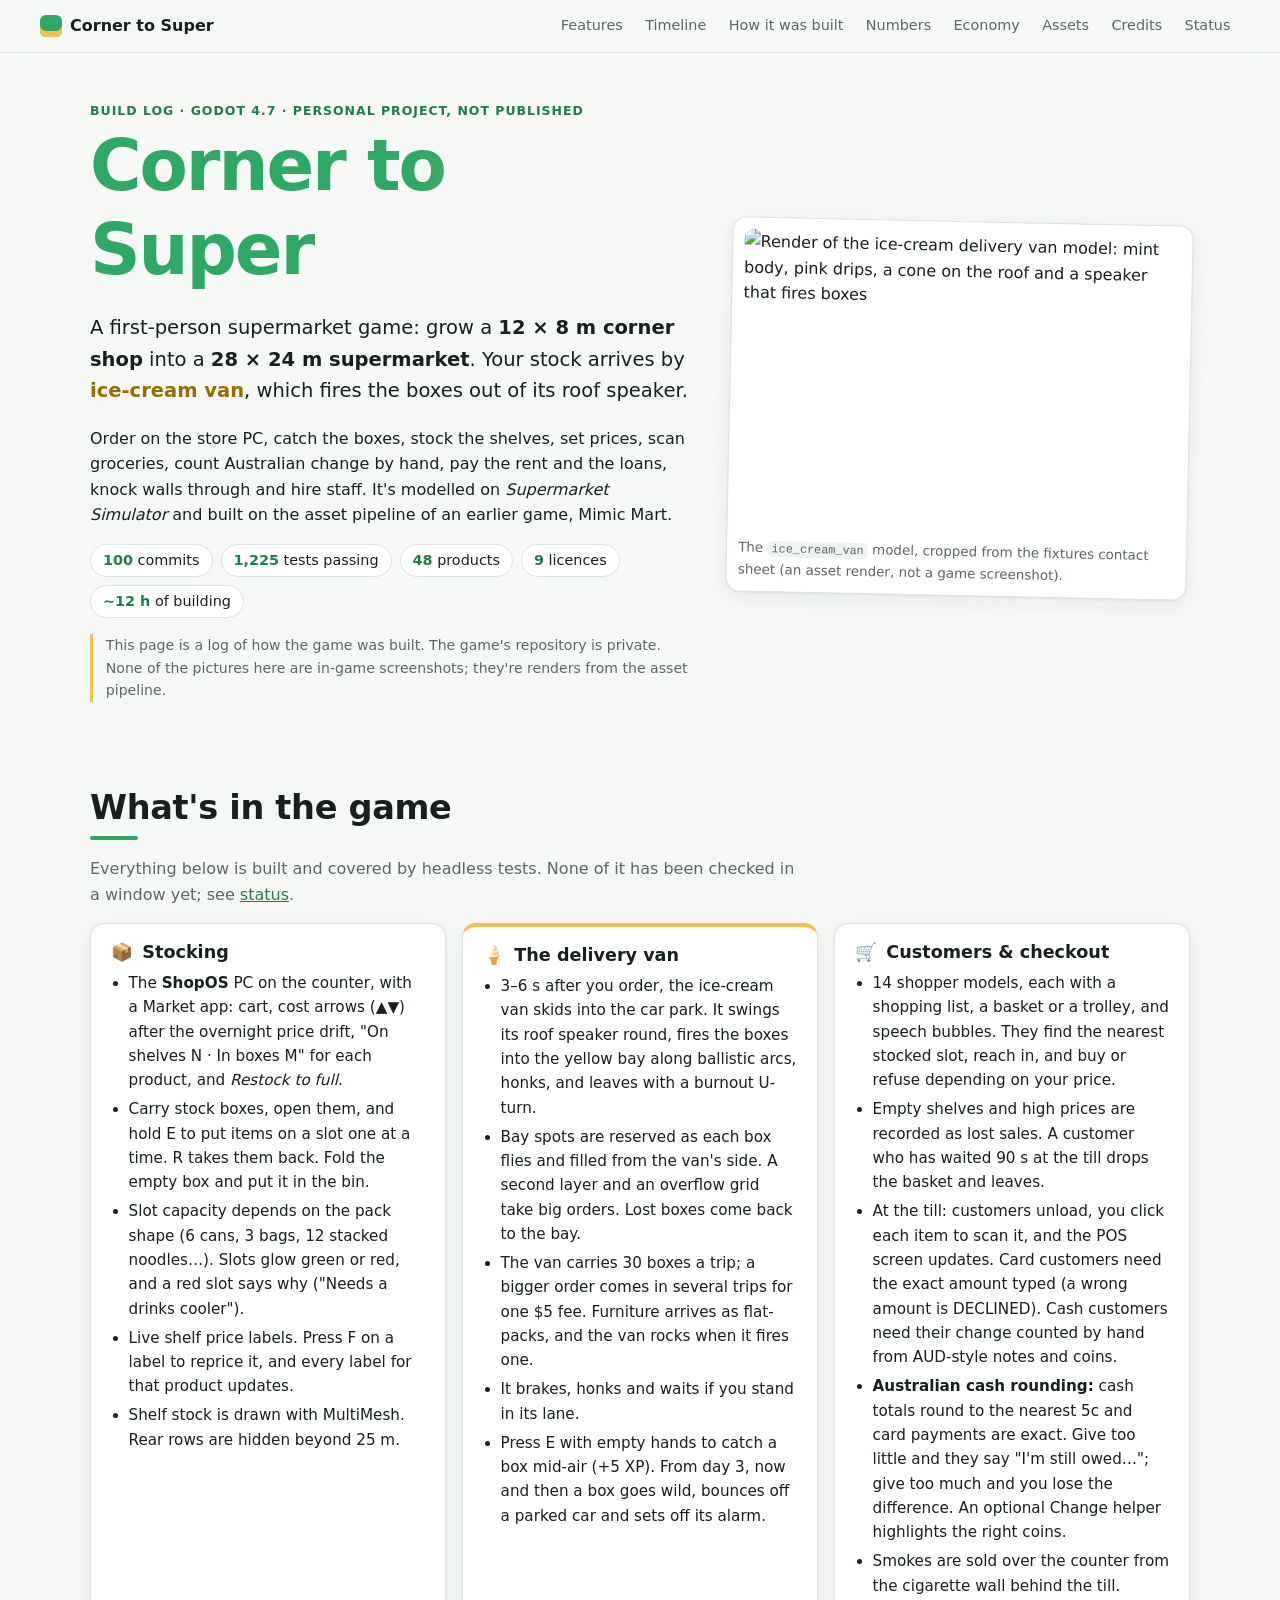
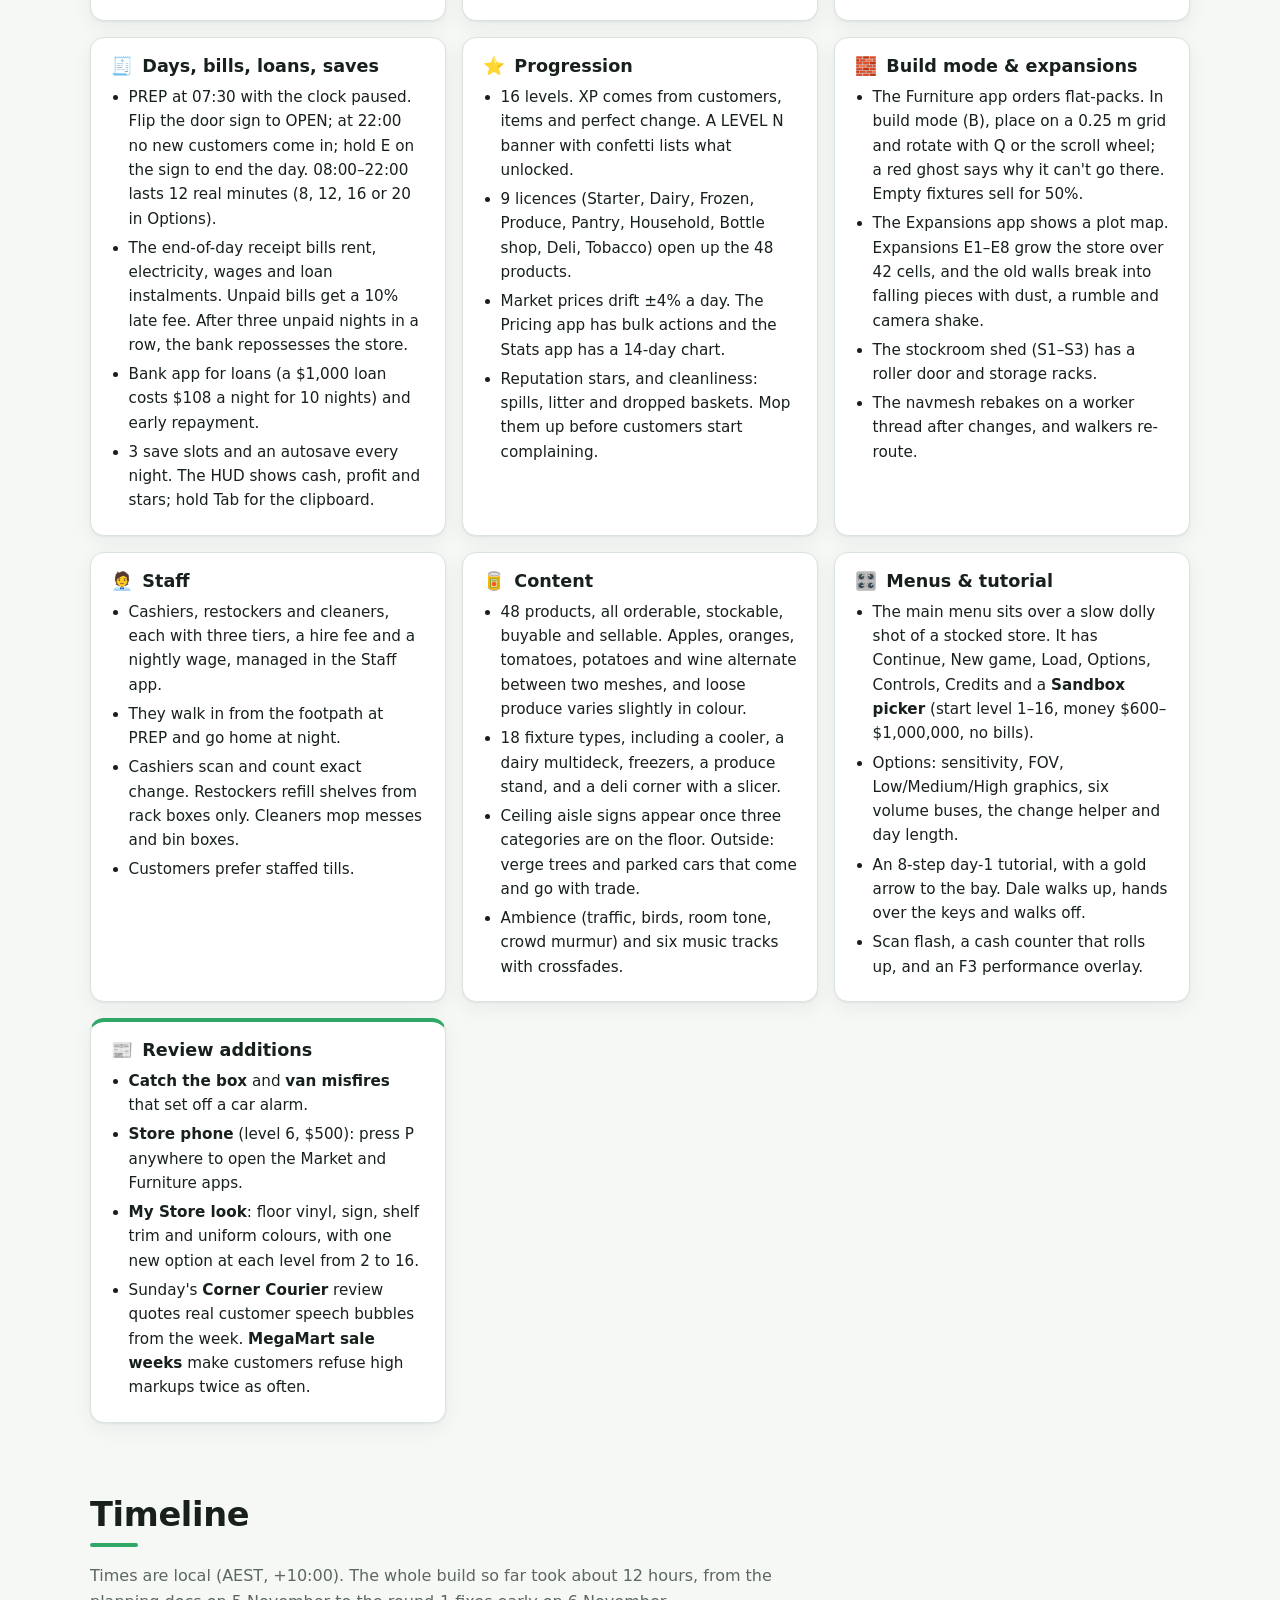
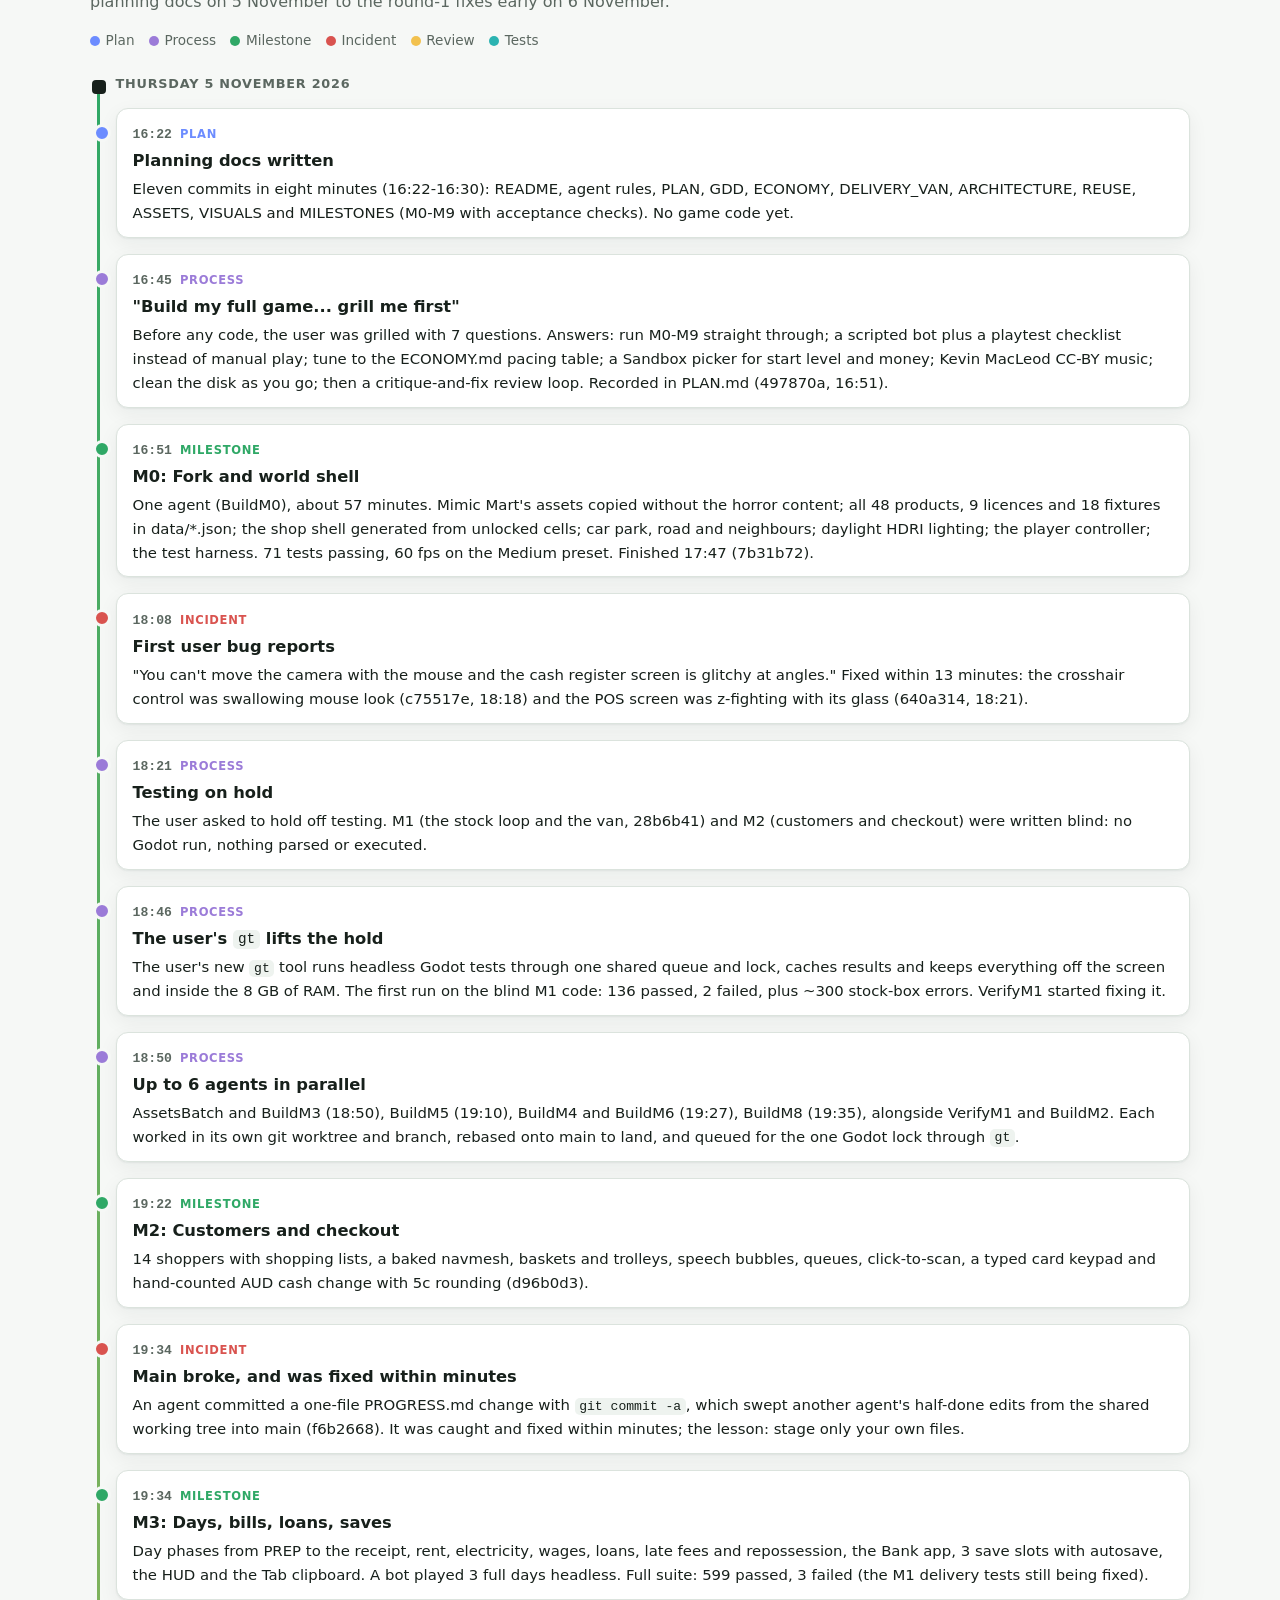
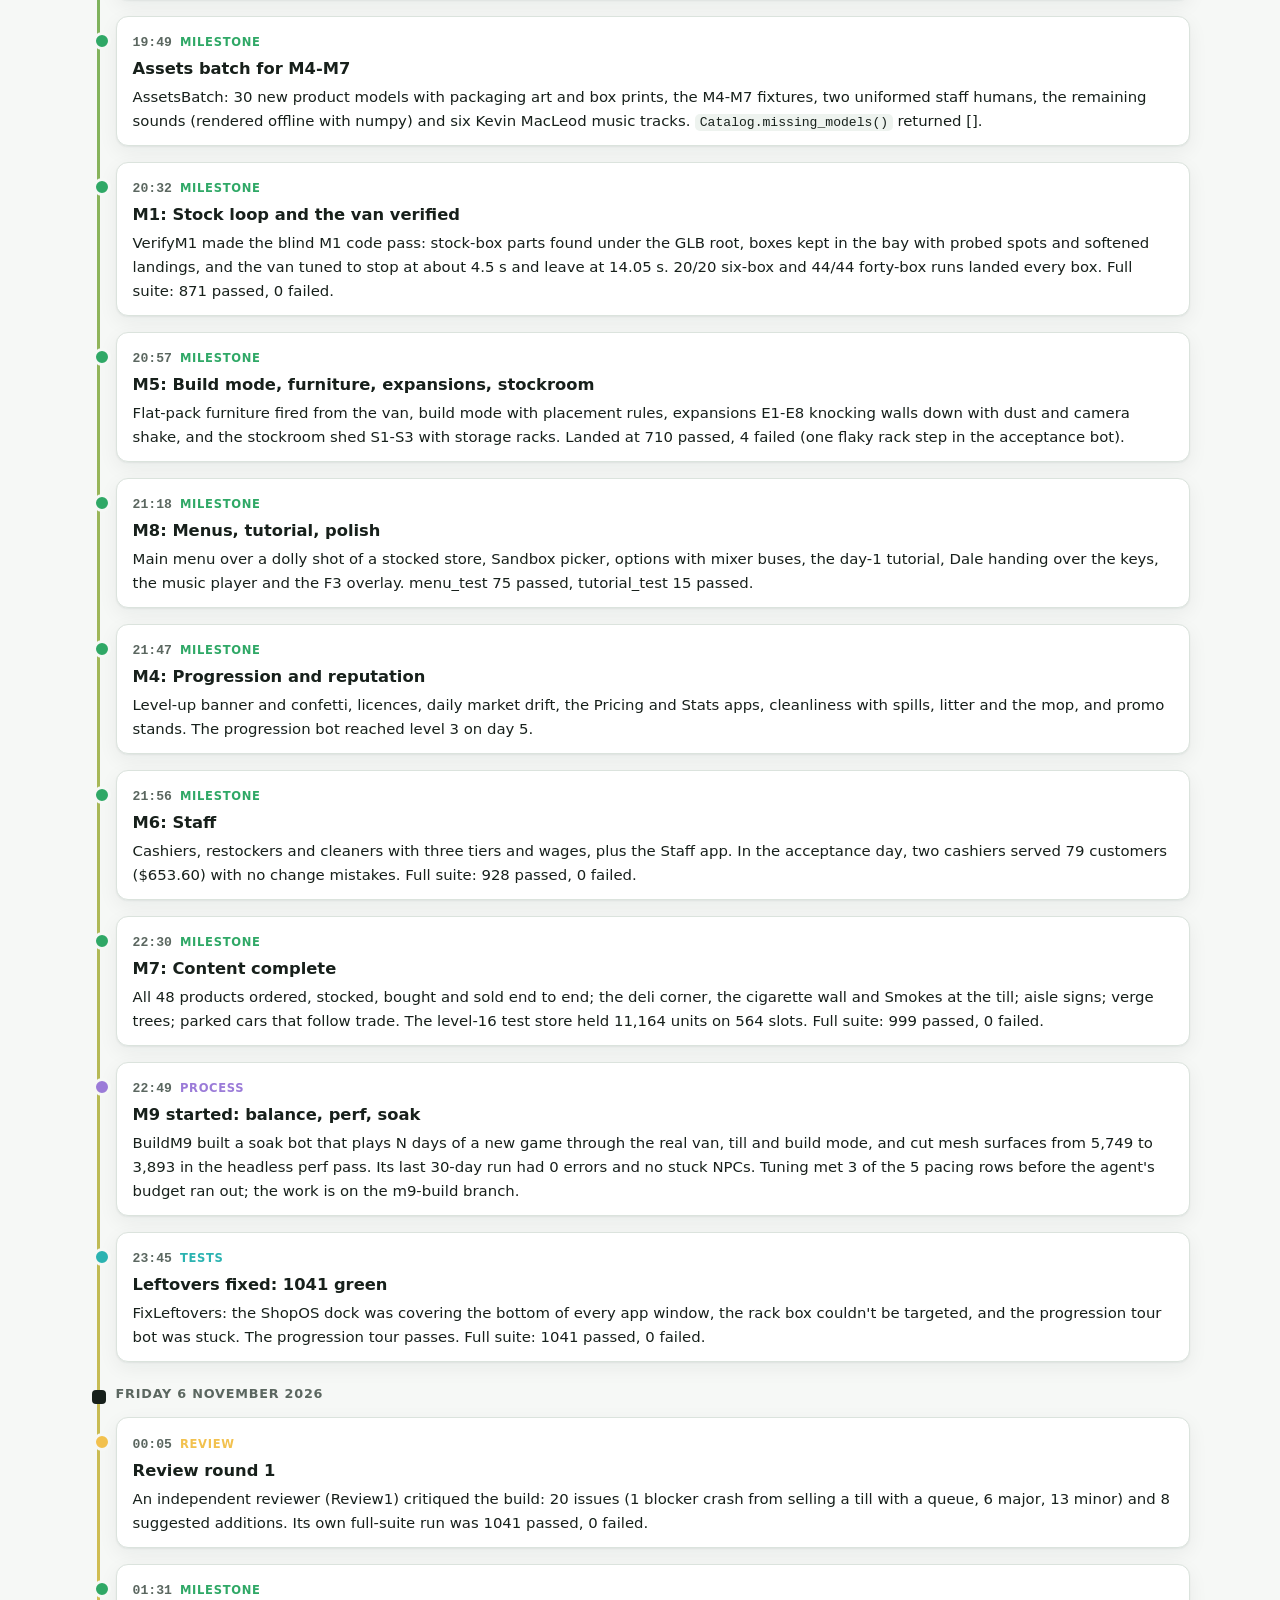
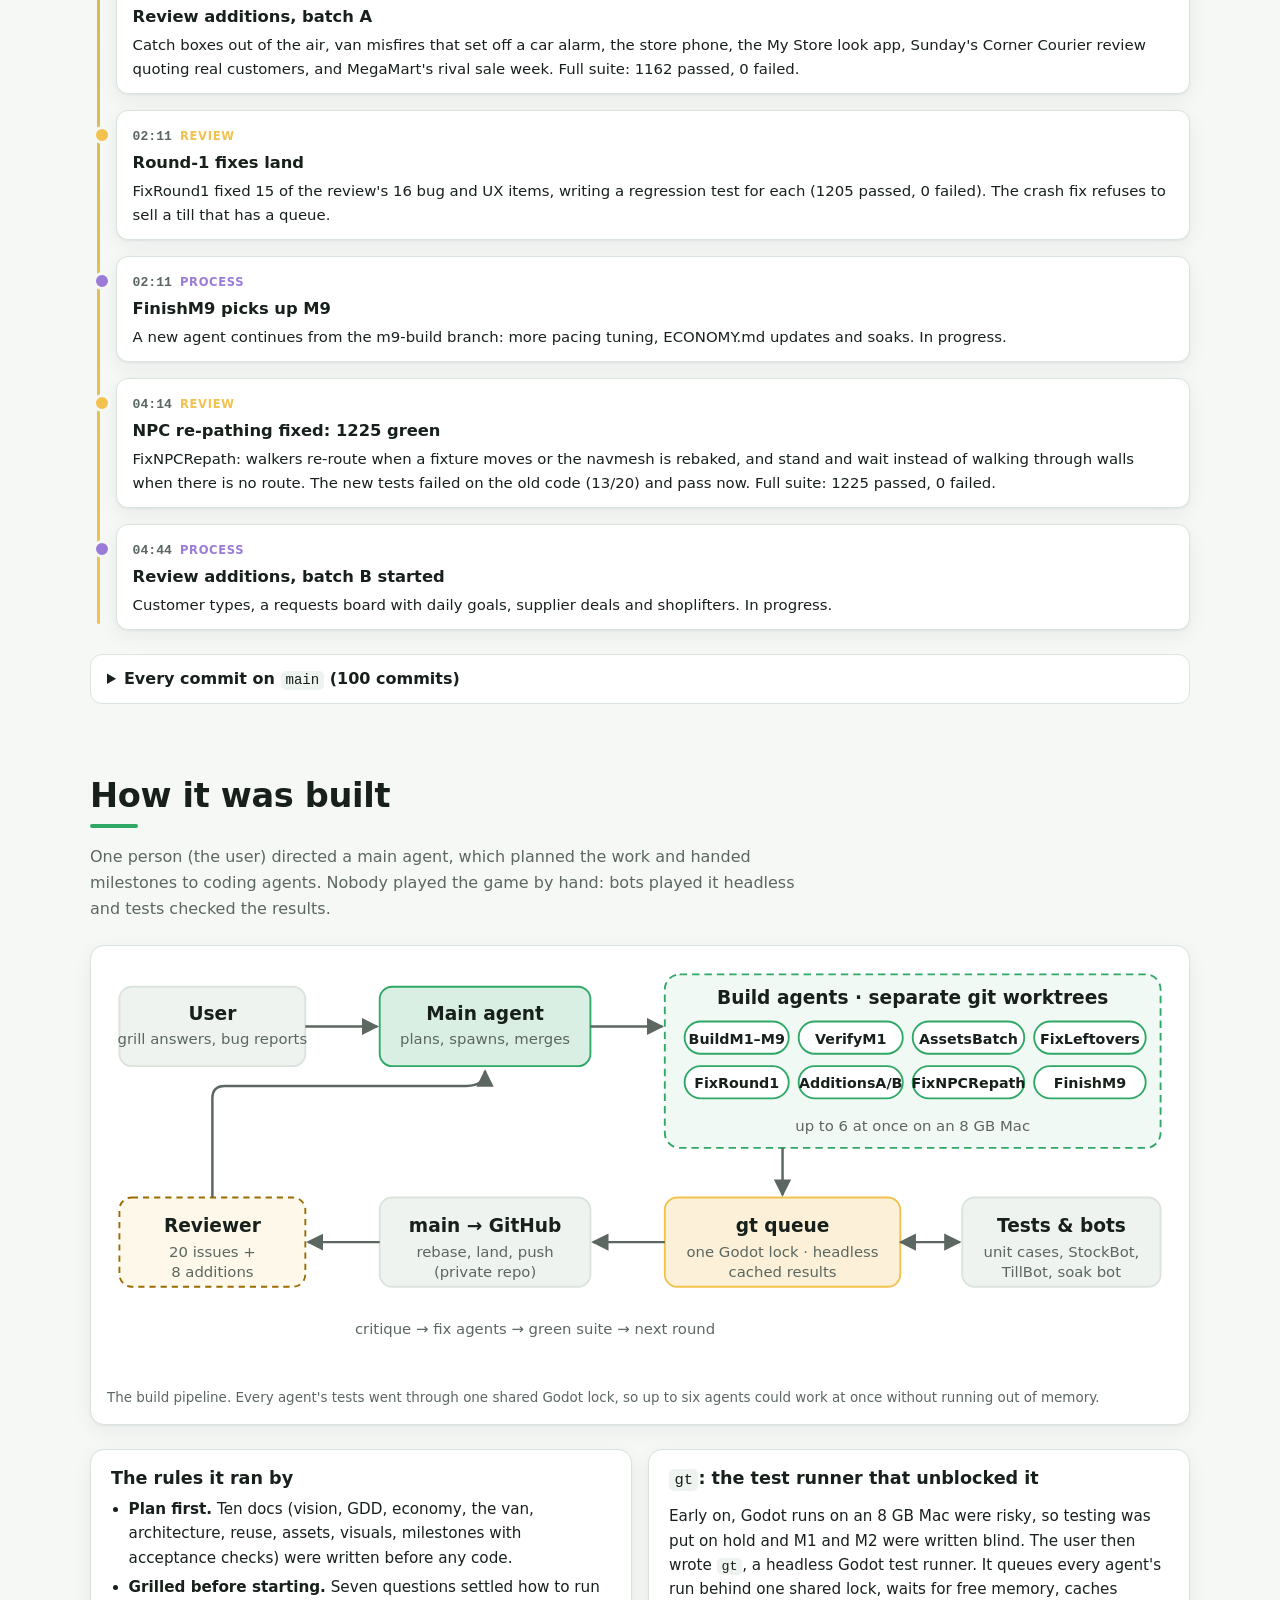
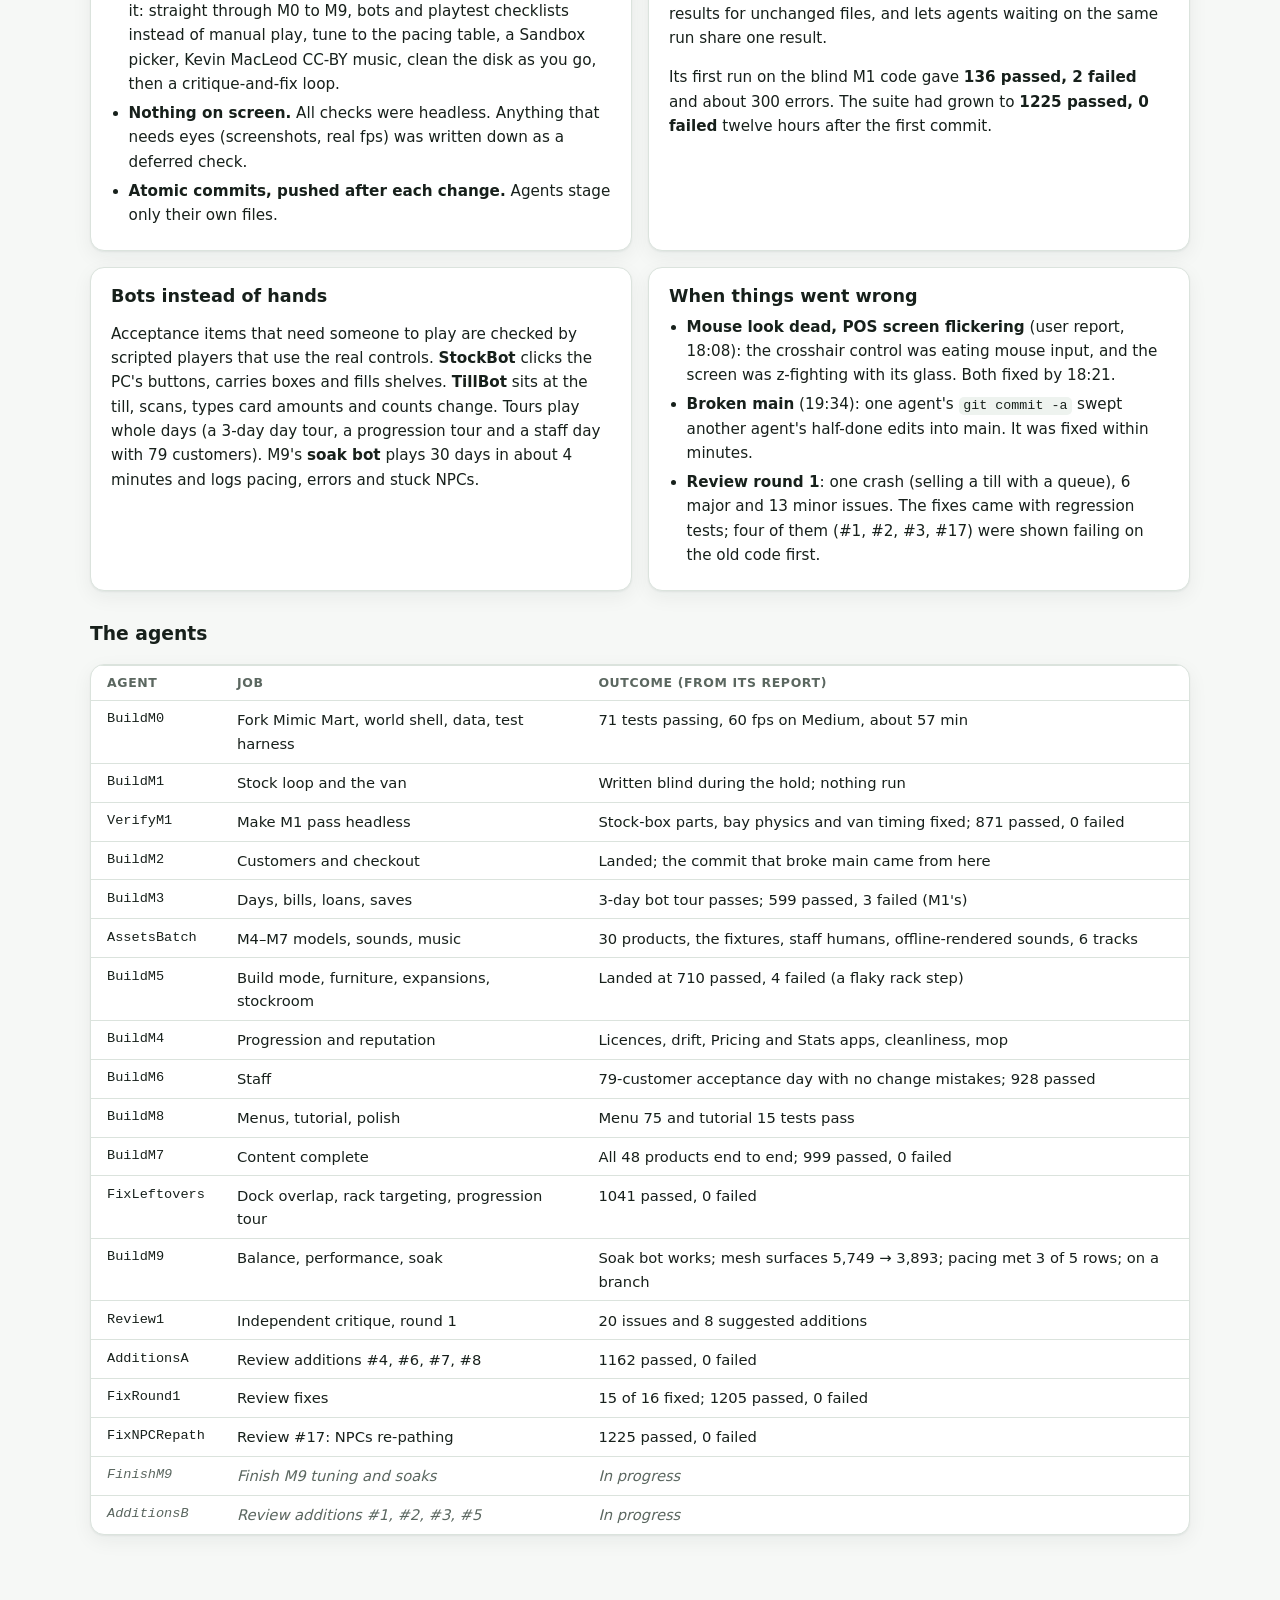
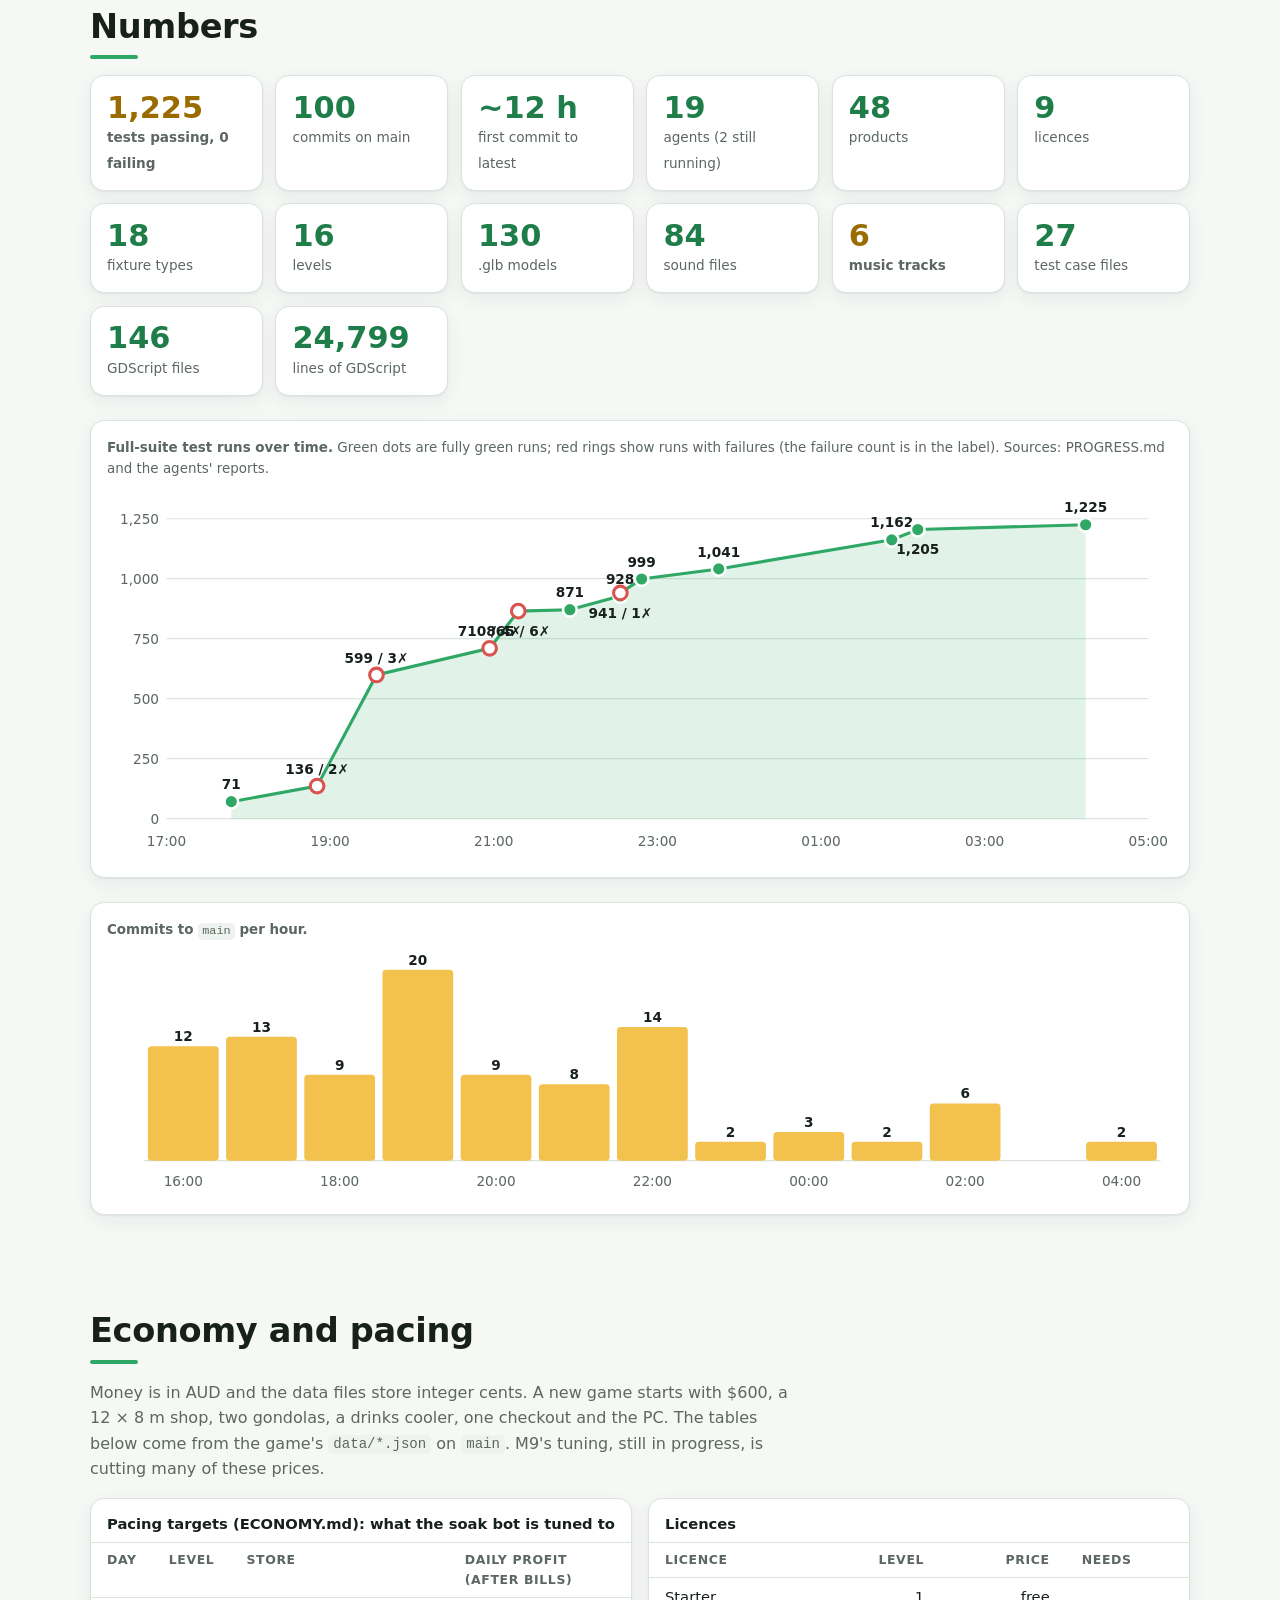
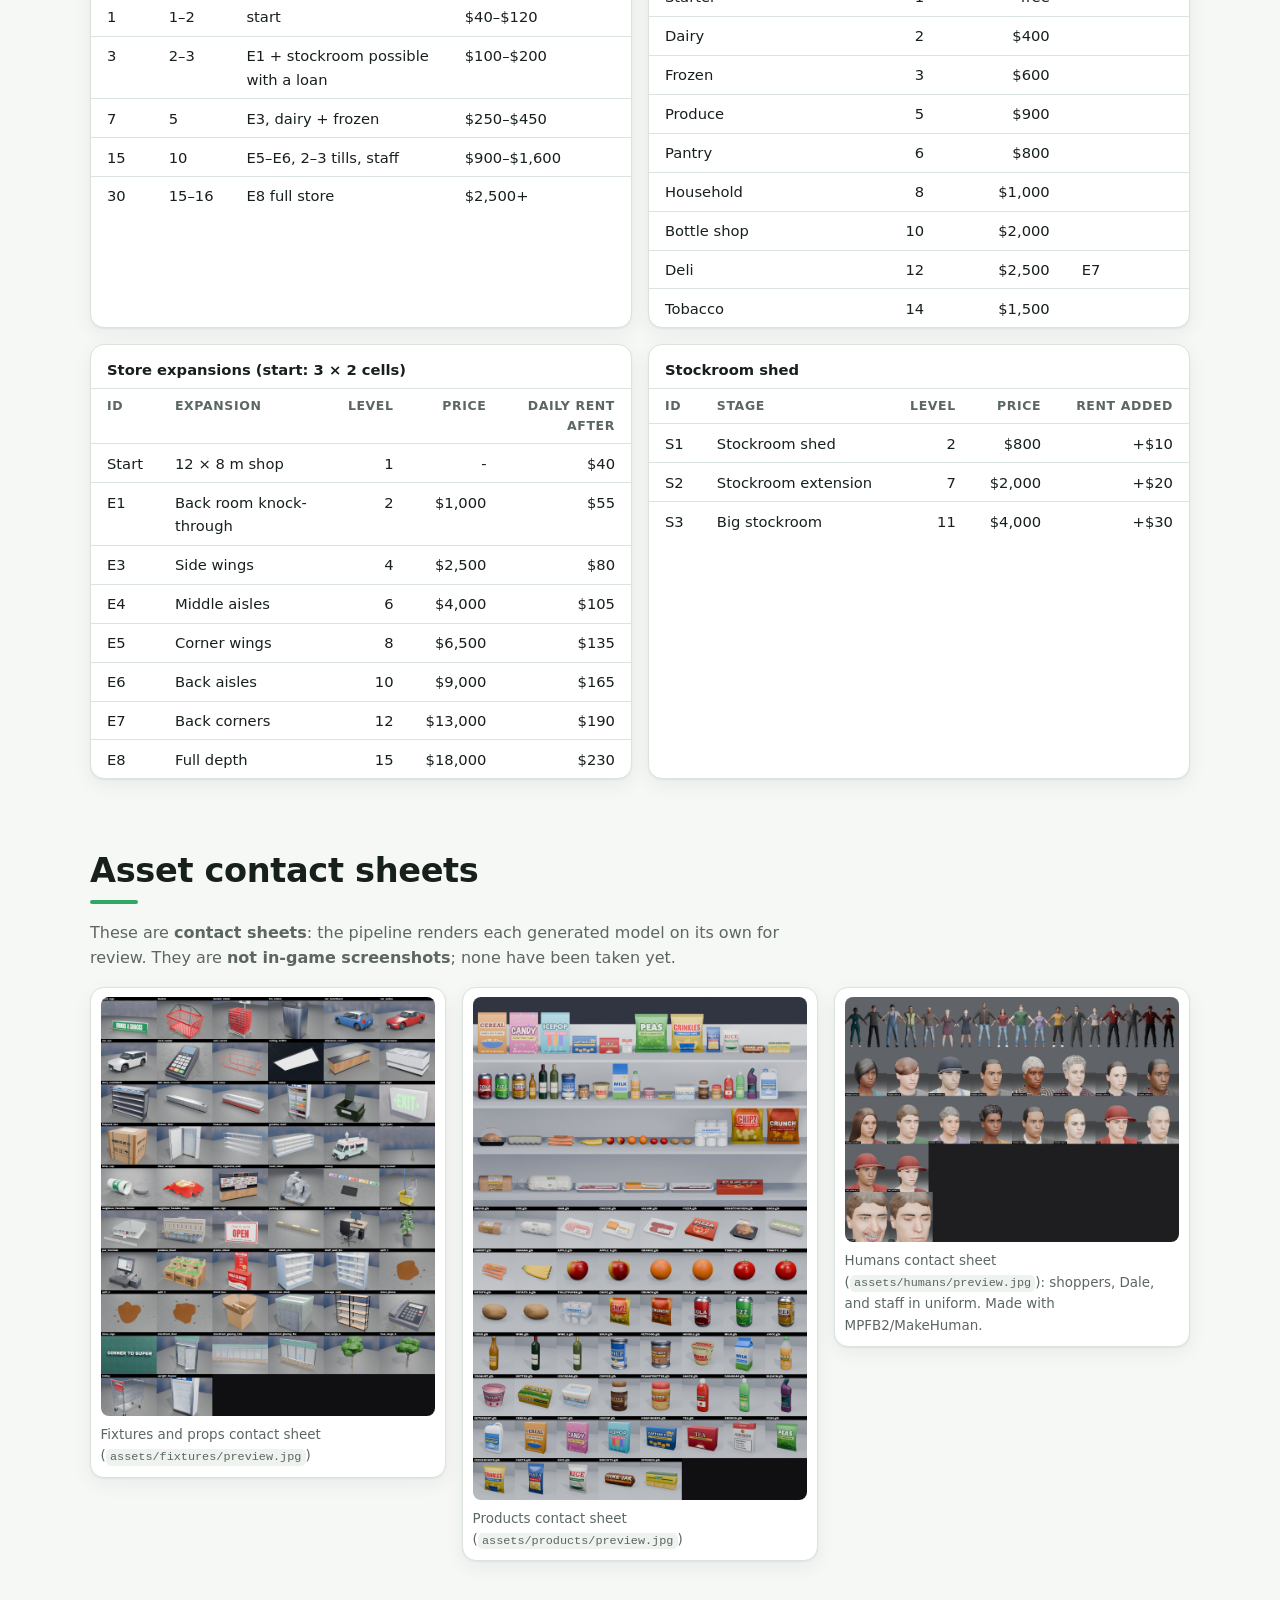
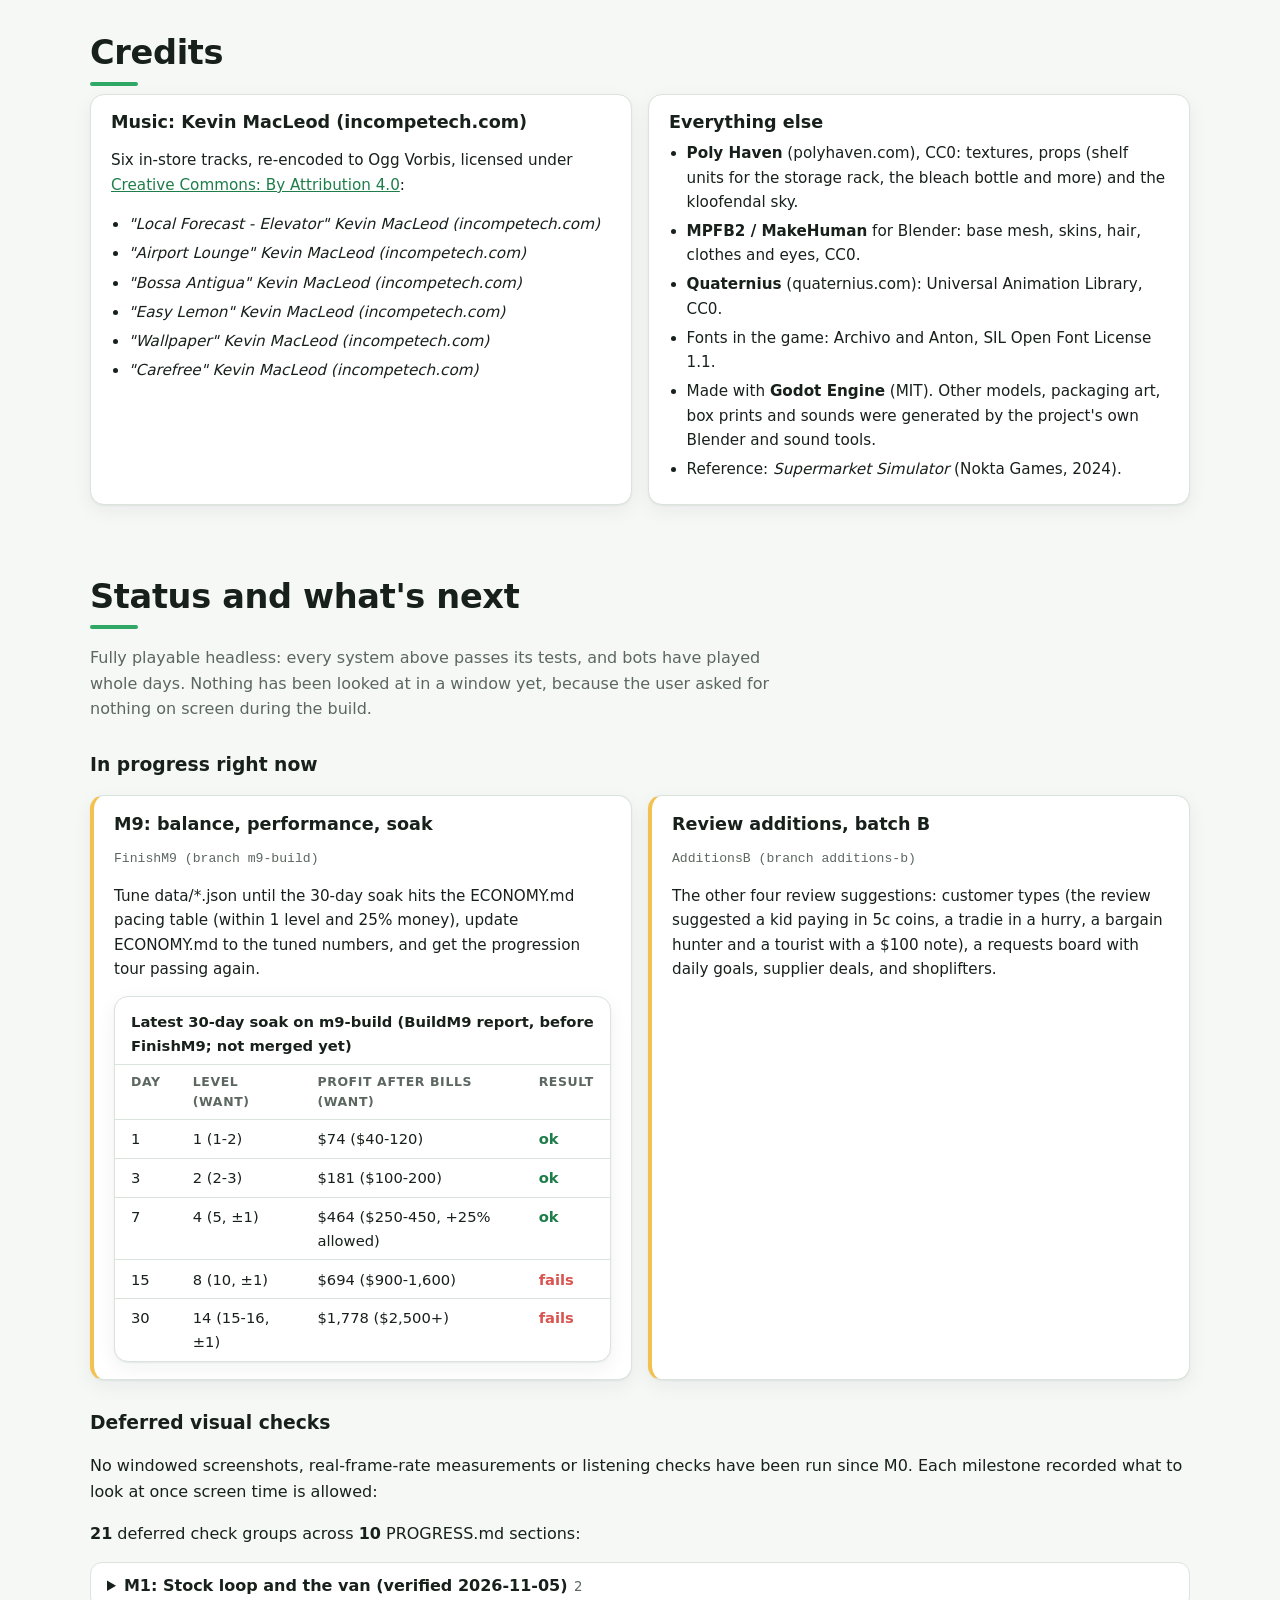
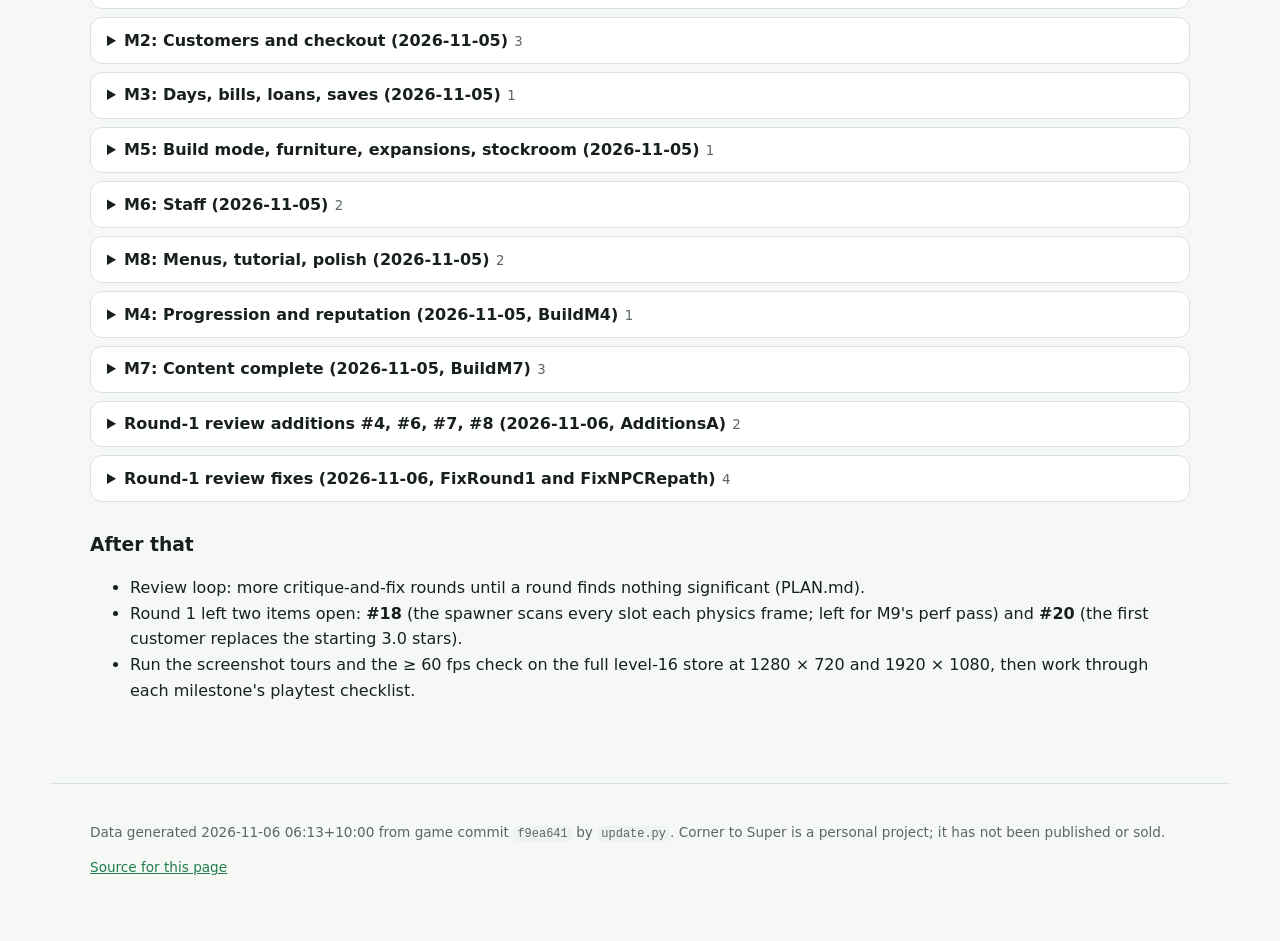
==== index.html @ 3a6c480c "Add the page: features, timeline, build process, numbers, economy, assets, credits and status" ====
<!doctype html>
<html lang="en">
<head>
<meta charset="utf-8">
<meta name="viewport" content="width=device-width, initial-scale=1">
<title>Corner to Super: build log</title>
<meta name="description" content="What has been built for Corner to Super, a first-person supermarket game in Godot 4.7: features, a dated timeline, how agents built it, numbers and status.">
<meta name="color-scheme" content="light dark">
<link rel="stylesheet" href="style.css">
<link rel="icon" href="data:image/svg+xml,%3Csvg xmlns='http://www.w3.org/2000/svg' viewBox='0 0 32 32'%3E%3Crect width='32' height='32' rx='7' fill='%232FA866'/%3E%3Cpath d='M8 12h16l-2 10H10z' fill='%23F2C14E'/%3E%3C/svg%3E">
<script src="app.js" defer></script>
</head>
<body>
<header class="topbar">
  <a class="brand" href="#top"><span class="logo" aria-hidden="true"></span>Corner to Super</a>
  <nav aria-label="Sections">
    <a href="#features">Features</a>
    <a href="#timeline">Timeline</a>
    <a href="#how">How it was built</a>
    <a href="#numbers">Numbers</a>
    <a href="#economy">Economy</a>
    <a href="#assets">Assets</a>
    <a href="#credits">Credits</a>
    <a href="#status">Status</a>
  </nav>
</header>

<main id="top">
<section class="hero">
  <div class="hero-text">
    <p class="eyebrow">Build log · Godot 4.7 · personal project, not published</p>
    <h1>Corner to Super</h1>
    <p class="pitch">A first-person supermarket game: grow a <strong>12 × 8 m corner shop</strong> into a
      <strong>28 × 24 m supermarket</strong>. Your stock arrives by <span class="gold">ice-cream van</span>,
      which fires the boxes out of its roof speaker.</p>
    <p>Order on the store PC, catch the boxes, stock the shelves, set prices, scan groceries, count
      Australian change by hand, pay the rent and the loans, knock walls through and hire staff.
      It's modelled on <em>Supermarket Simulator</em> and built on the asset pipeline of an earlier
      game, Mimic Mart.</p>
    <p class="hero-stats" id="hero-stats" aria-live="polite"></p>
    <p class="note">This page is a log of how the game was built. The game's repository is private.
      None of the pictures here are in-game screenshots; they're renders from the asset pipeline.</p>
  </div>
  <figure class="hero-fig">
    <img src="img/ice-cream-van.jpg" width="480" height="330" alt="Render of the ice-cream delivery van model: mint body, pink drips, a cone on the roof and a speaker that fires boxes">
    <figcaption>The <code>ice_cream_van</code> model, cropped from the fixtures contact sheet (an asset render, not a game screenshot).</figcaption>
  </figure>
</section>

<section id="features">
  <h2>What's in the game</h2>
  <p class="lead">Everything below is built and covered by headless tests. None of it has been checked in a window yet; see <a href="#status">status</a>.</p>
  <div class="grid features">
    <article class="card">
      <h3><span class="ico" aria-hidden="true">📦</span> Stocking</h3>
      <ul>
        <li>The <b>ShopOS</b> PC on the counter, with a Market app: cart, cost arrows (▲▼) after the overnight price drift, "On shelves N · In boxes M" for each product, and <i>Restock to full</i>.</li>
        <li>Carry stock boxes, open them, and hold E to put items on a slot one at a time. R takes them back. Fold the empty box and put it in the bin.</li>
        <li>Slot capacity depends on the pack shape (6 cans, 3 bags, 12 stacked noodles…). Slots glow green or red, and a red slot says why ("Needs a drinks cooler").</li>
        <li>Live shelf price labels. Press F on a label to reprice it, and every label for that product updates.</li>
        <li>Shelf stock is drawn with MultiMesh. Rear rows are hidden beyond 25 m.</li>
      </ul>
    </article>
    <article class="card accent-gold">
      <h3><span class="ico" aria-hidden="true">🍦</span> The delivery van</h3>
      <ul>
        <li>3–6 s after you order, the ice-cream van skids into the car park. It swings its roof speaker round, fires the boxes into the yellow bay along ballistic arcs, honks, and leaves with a burnout U-turn.</li>
        <li>Bay spots are reserved as each box flies and filled from the van's side. A second layer and an overflow grid take big orders. Lost boxes come back to the bay.</li>
        <li>The van carries 30 boxes a trip; a bigger order comes in several trips for one $5 fee. Furniture arrives as flat-packs, and the van rocks when it fires one.</li>
        <li>It brakes, honks and waits if you stand in its lane.</li>
        <li>Press E with empty hands to catch a box mid-air (+5 XP). From day 3, now and then a box goes wild, bounces off a parked car and sets off its alarm.</li>
      </ul>
    </article>
    <article class="card">
      <h3><span class="ico" aria-hidden="true">🛒</span> Customers &amp; checkout</h3>
      <ul>
        <li>14 shopper models, each with a shopping list, a basket or a trolley, and speech bubbles. They find the nearest stocked slot, reach in, and buy or refuse depending on your price.</li>
        <li>Empty shelves and high prices are recorded as lost sales. A customer who has waited 90 s at the till drops the basket and leaves.</li>
        <li>At the till: customers unload, you click each item to scan it, and the POS screen updates. Card customers need the exact amount typed (a wrong amount is DECLINED). Cash customers need their change counted by hand from AUD-style notes and coins.</li>
        <li><b>Australian cash rounding:</b> cash totals round to the nearest 5c and card payments are exact. Give too little and they say "I'm still owed…"; give too much and you lose the difference. An optional Change helper highlights the right coins.</li>
        <li>Smokes are sold over the counter from the cigarette wall behind the till.</li>
      </ul>
    </article>
    <article class="card">
      <h3><span class="ico" aria-hidden="true">🧾</span> Days, bills, loans, saves</h3>
      <ul>
        <li>PREP at 07:30 with the clock paused. Flip the door sign to OPEN; at 22:00 no new customers come in; hold E on the sign to end the day. 08:00–22:00 lasts 12 real minutes (8, 12, 16 or 20 in Options).</li>
        <li>The end-of-day receipt bills rent, electricity, wages and loan instalments. Unpaid bills get a 10% late fee. After three unpaid nights in a row, the bank repossesses the store.</li>
        <li>Bank app for loans (a $1,000 loan costs $108 a night for 10 nights) and early repayment.</li>
        <li>3 save slots and an autosave every night. The HUD shows cash, profit and stars; hold Tab for the clipboard.</li>
      </ul>
    </article>
    <article class="card">
      <h3><span class="ico" aria-hidden="true">⭐</span> Progression</h3>
      <ul>
        <li>16 levels. XP comes from customers, items and perfect change. A LEVEL N banner with confetti lists what unlocked.</li>
        <li>9 licences (Starter, Dairy, Frozen, Produce, Pantry, Household, Bottle shop, Deli, Tobacco) open up the 48 products.</li>
        <li>Market prices drift ±4% a day. The Pricing app has bulk actions and the Stats app has a 14-day chart.</li>
        <li>Reputation stars, and cleanliness: spills, litter and dropped baskets. Mop them up before customers start complaining.</li>
      </ul>
    </article>
    <article class="card">
      <h3><span class="ico" aria-hidden="true">🧱</span> Build mode &amp; expansions</h3>
      <ul>
        <li>The Furniture app orders flat-packs. In build mode (B), place on a 0.25 m grid and rotate with Q or the scroll wheel; a red ghost says why it can't go there. Empty fixtures sell for 50%.</li>
        <li>The Expansions app shows a plot map. Expansions E1–E8 grow the store over 42 cells, and the old walls break into falling pieces with dust, a rumble and camera shake.</li>
        <li>The stockroom shed (S1–S3) has a roller door and storage racks.</li>
        <li>The navmesh rebakes on a worker thread after changes, and walkers re-route.</li>
      </ul>
    </article>
    <article class="card">
      <h3><span class="ico" aria-hidden="true">🧑‍💼</span> Staff</h3>
      <ul>
        <li>Cashiers, restockers and cleaners, each with three tiers, a hire fee and a nightly wage, managed in the Staff app.</li>
        <li>They walk in from the footpath at PREP and go home at night.</li>
        <li>Cashiers scan and count exact change. Restockers refill shelves from rack boxes only. Cleaners mop messes and bin boxes.</li>
        <li>Customers prefer staffed tills.</li>
      </ul>
    </article>
    <article class="card">
      <h3><span class="ico" aria-hidden="true">🥫</span> Content</h3>
      <ul>
        <li>48 products, all orderable, stockable, buyable and sellable. Apples, oranges, tomatoes, potatoes and wine alternate between two meshes, and loose produce varies slightly in colour.</li>
        <li>18 fixture types, including a cooler, a dairy multideck, freezers, a produce stand, and a deli corner with a slicer.</li>
        <li>Ceiling aisle signs appear once three categories are on the floor. Outside: verge trees and parked cars that come and go with trade.</li>
        <li>Ambience (traffic, birds, room tone, crowd murmur) and six music tracks with crossfades.</li>
      </ul>
    </article>
    <article class="card">
      <h3><span class="ico" aria-hidden="true">🎛️</span> Menus &amp; tutorial</h3>
      <ul>
        <li>The main menu sits over a slow dolly shot of a stocked store. It has Continue, New game, Load, Options, Controls, Credits and a <b>Sandbox picker</b> (start level 1–16, money $600–$1,000,000, no bills).</li>
        <li>Options: sensitivity, FOV, Low/Medium/High graphics, six volume buses, the change helper and day length.</li>
        <li>An 8-step day-1 tutorial, with a gold arrow to the bay. Dale walks up, hands over the keys and walks off.</li>
        <li>Scan flash, a cash counter that rolls up, and an F3 performance overlay.</li>
      </ul>
    </article>
    <article class="card accent-green">
      <h3><span class="ico" aria-hidden="true">📰</span> Review additions</h3>
      <ul>
        <li><b>Catch the box</b> and <b>van misfires</b> that set off a car alarm.</li>
        <li><b>Store phone</b> (level 6, $500): press P anywhere to open the Market and Furniture apps.</li>
        <li><b>My Store look</b>: floor vinyl, sign, shelf trim and uniform colours, with one new option at each level from 2 to 16.</li>
        <li>Sunday's <b>Corner Courier</b> review quotes real customer speech bubbles from the week. <b>MegaMart sale weeks</b> make customers refuse high markups twice as often.</li>
      </ul>
    </article>
  </div>
</section>

<section id="timeline">
  <h2>Timeline</h2>
  <p class="lead">Times are local (AEST, +10:00). The whole build so far took about 12 hours, from the planning docs on 5 November to the round-1 fixes early on 6 November.</p>
  <div class="legend" id="tl-legend"></div>
  <ol class="timeline" id="tl"><li class="loading">Loading the timeline from <code>data.json</code>…</li></ol>
  <noscript><p>The timeline, numbers and economy tables are drawn from <code>data.json</code> by a small script. Turn on JavaScript to see them.</p></noscript>
  <details class="commits">
    <summary>Every commit on <code>main</code> (<span id="commit-count">…</span>)</summary>
    <ol id="commit-list"></ol>
  </details>
</section>

<section id="how">
  <h2>How it was built</h2>
  <p class="lead">One person (the user) directed a main agent, which planned the work and handed milestones to coding agents. Nobody played the game by hand: bots played it headless and tests checked the results.</p>
  <figure class="diagram">
    <svg viewBox="0 0 860 330" role="img" aria-labelledby="dg-t dg-d">
      <title id="dg-t">Build pipeline</title>
      <desc id="dg-d">The user answers the grill questions and reports bugs; the main agent plans and spawns build agents, each in its own git worktree; every agent queues its headless Godot tests through gt's single lock; finished work is rebased onto main and pushed to the private GitHub repo; a reviewer critiques main and fix agents act on the findings.</desc>
      <defs>
        <marker id="ar" viewBox="0 0 10 10" refX="9" refY="5" markerWidth="7" markerHeight="7" orient="auto-start-reverse"><path d="M0 0L10 5L0 10z" class="dg-arrowhead"/></marker>
      </defs>
      <g class="dg-box"><rect x="10" y="20" width="150" height="64" rx="10"/><text x="85" y="47">User</text><text x="85" y="66" class="dg-sub">grill answers, bug reports</text></g>
      <g class="dg-box dg-main"><rect x="220" y="20" width="170" height="64" rx="10"/><text x="305" y="47">Main agent</text><text x="305" y="66" class="dg-sub">plans, spawns, merges</text></g>
      <g class="dg-box dg-agents"><rect x="450" y="10" width="400" height="140" rx="12"/><text x="650" y="34">Build agents · separate git worktrees</text>
        <g class="dg-chip"><rect x="466" y="48" width="84" height="26" rx="13"/><text x="508" y="66">BuildM1–M9</text></g>
        <g class="dg-chip"><rect x="558" y="48" width="84" height="26" rx="13"/><text x="600" y="66">VerifyM1</text></g>
        <g class="dg-chip"><rect x="650" y="48" width="90" height="26" rx="13"/><text x="695" y="66">AssetsBatch</text></g>
        <g class="dg-chip"><rect x="748" y="48" width="90" height="26" rx="13"/><text x="793" y="66">FixLeftovers</text></g>
        <g class="dg-chip"><rect x="466" y="84" width="84" height="26" rx="13"/><text x="508" y="102">FixRound1</text></g>
        <g class="dg-chip"><rect x="558" y="84" width="84" height="26" rx="13"/><text x="600" y="102">AdditionsA/B</text></g>
        <g class="dg-chip"><rect x="650" y="84" width="90" height="26" rx="13"/><text x="695" y="102">FixNPCRepath</text></g>
        <g class="dg-chip"><rect x="748" y="84" width="90" height="26" rx="13"/><text x="793" y="102">FinishM9</text></g>
        <text x="650" y="136" class="dg-sub">up to 6 at once on an 8 GB Mac</text></g>
      <g class="dg-box dg-gt"><rect x="450" y="190" width="190" height="72" rx="10"/><text x="545" y="218">gt queue</text><text x="545" y="238" class="dg-sub">one Godot lock · headless</text><text x="545" y="254" class="dg-sub">cached results</text></g>
      <g class="dg-box"><rect x="690" y="190" width="160" height="72" rx="10"/><text x="770" y="218">Tests &amp; bots</text><text x="770" y="238" class="dg-sub">unit cases, StockBot,</text><text x="770" y="254" class="dg-sub">TillBot, soak bot</text></g>
      <g class="dg-box"><rect x="220" y="190" width="170" height="72" rx="10"/><text x="305" y="218">main → GitHub</text><text x="305" y="238" class="dg-sub">rebase, land, push</text><text x="305" y="254" class="dg-sub">(private repo)</text></g>
      <g class="dg-box dg-review"><rect x="10" y="190" width="150" height="72" rx="10"/><text x="85" y="218">Reviewer</text><text x="85" y="238" class="dg-sub">20 issues +</text><text x="85" y="254" class="dg-sub">8 additions</text></g>
      <g class="dg-lines">
        <path d="M160 52H218" marker-end="url(#ar)"/>
        <path d="M390 52H448" marker-end="url(#ar)"/>
        <path d="M545 150V188" marker-end="url(#ar)"/>
        <path d="M640 226H688" marker-end="url(#ar)" marker-start="url(#ar)"/>
        <path d="M450 226H392" marker-end="url(#ar)"/>
        <path d="M220 226H162" marker-end="url(#ar)"/>
        <path d="M85 190V110Q85 100 95 100H290Q305 100 305 88" marker-end="url(#ar)"/>
      </g>
      <text x="200" y="300" class="dg-sub dg-left">critique → fix agents → green suite → next round</text>
    </svg>
    <figcaption>The build pipeline. Every agent's tests went through one shared Godot lock, so up to six agents could work at once without running out of memory.</figcaption>
  </figure>
  <div class="grid two">
    <article class="card">
      <h3>The rules it ran by</h3>
      <ul>
        <li><b>Plan first.</b> Ten docs (vision, GDD, economy, the van, architecture, reuse, assets, visuals, milestones with acceptance checks) were written before any code.</li>
        <li><b>Grilled before starting.</b> Seven questions settled how to run it: straight through M0 to M9, bots and playtest checklists instead of manual play, tune to the pacing table, a Sandbox picker, Kevin MacLeod CC-BY music, clean the disk as you go, then a critique-and-fix loop.</li>
        <li><b>Nothing on screen.</b> All checks were headless. Anything that needs eyes (screenshots, real fps) was written down as a deferred check.</li>
        <li><b>Atomic commits, pushed after each change.</b> Agents stage only their own files.</li>
      </ul>
    </article>
    <article class="card">
      <h3><code>gt</code>: the test runner that unblocked it</h3>
      <p>Early on, Godot runs on an 8 GB Mac were risky, so testing was put on hold and M1 and M2 were written blind. The user then wrote <code>gt</code>, a headless Godot test runner. It queues every agent's run behind one shared lock, waits for free memory, caches results for unchanged files, and lets agents waiting on the same run share one result.</p>
      <p>Its first run on the blind M1 code gave <b>136 passed, 2 failed</b> and about 300 errors. The suite had grown to <b>1225 passed, 0 failed</b> twelve hours after the first commit.</p>
    </article>
    <article class="card">
      <h3>Bots instead of hands</h3>
      <p>Acceptance items that need someone to play are checked by scripted players that use the real controls. <b>StockBot</b> clicks the PC's buttons, carries boxes and fills shelves. <b>TillBot</b> sits at the till, scans, types card amounts and counts change. Tours play whole days (a 3-day day tour, a progression tour and a staff day with 79 customers). M9's <b>soak bot</b> plays 30 days in about 4 minutes and logs pacing, errors and stuck NPCs.</p>
    </article>
    <article class="card">
      <h3>When things went wrong</h3>
      <ul>
        <li><b>Mouse look dead, POS screen flickering</b> (user report, 18:08): the crosshair control was eating mouse input, and the screen was z-fighting with its glass. Both fixed by 18:21.</li>
        <li><b>Broken main</b> (19:34): one agent's <code>git commit -a</code> swept another agent's half-done edits into main. It was fixed within minutes.</li>
        <li><b>Review round 1</b>: one crash (selling a till with a queue), 6 major and 13 minor issues. The fixes came with regression tests; four of them (#1, #2, #3, #17) were shown failing on the old code first.</li>
      </ul>
    </article>
  </div>
  <h3>The agents</h3>
  <div class="table-wrap">
  <table class="agents">
    <thead><tr><th>Agent</th><th>Job</th><th>Outcome (from its report)</th></tr></thead>
    <tbody>
      <tr><td>BuildM0</td><td>Fork Mimic Mart, world shell, data, test harness</td><td>71 tests passing, 60 fps on Medium, about 57 min</td></tr>
      <tr><td>BuildM1</td><td>Stock loop and the van</td><td>Written blind during the hold; nothing run</td></tr>
      <tr><td>VerifyM1</td><td>Make M1 pass headless</td><td>Stock-box parts, bay physics and van timing fixed; 871 passed, 0 failed</td></tr>
      <tr><td>BuildM2</td><td>Customers and checkout</td><td>Landed; the commit that broke main came from here</td></tr>
      <tr><td>BuildM3</td><td>Days, bills, loans, saves</td><td>3-day bot tour passes; 599 passed, 3 failed (M1's)</td></tr>
      <tr><td>AssetsBatch</td><td>M4–M7 models, sounds, music</td><td>30 products, the fixtures, staff humans, offline-rendered sounds, 6 tracks</td></tr>
      <tr><td>BuildM5</td><td>Build mode, furniture, expansions, stockroom</td><td>Landed at 710 passed, 4 failed (a flaky rack step)</td></tr>
      <tr><td>BuildM4</td><td>Progression and reputation</td><td>Licences, drift, Pricing and Stats apps, cleanliness, mop</td></tr>
      <tr><td>BuildM6</td><td>Staff</td><td>79-customer acceptance day with no change mistakes; 928 passed</td></tr>
      <tr><td>BuildM8</td><td>Menus, tutorial, polish</td><td>Menu 75 and tutorial 15 tests pass</td></tr>
      <tr><td>BuildM7</td><td>Content complete</td><td>All 48 products end to end; 999 passed, 0 failed</td></tr>
      <tr><td>FixLeftovers</td><td>Dock overlap, rack targeting, progression tour</td><td>1041 passed, 0 failed</td></tr>
      <tr><td>BuildM9</td><td>Balance, performance, soak</td><td>Soak bot works; mesh surfaces 5,749 → 3,893; pacing met 3 of 5 rows; on a branch</td></tr>
      <tr><td>Review1</td><td>Independent critique, round 1</td><td>20 issues and 8 suggested additions</td></tr>
      <tr><td>AdditionsA</td><td>Review additions #4, #6, #7, #8</td><td>1162 passed, 0 failed</td></tr>
      <tr><td>FixRound1</td><td>Review fixes</td><td>15 of 16 fixed; 1205 passed, 0 failed</td></tr>
      <tr><td>FixNPCRepath</td><td>Review #17: NPCs re-pathing</td><td>1225 passed, 0 failed</td></tr>
      <tr class="wip"><td>FinishM9</td><td>Finish M9 tuning and soaks</td><td>In progress</td></tr>
      <tr class="wip"><td>AdditionsB</td><td>Review additions #1, #2, #3, #5</td><td>In progress</td></tr>
    </tbody>
  </table>
  </div>
</section>

<section id="numbers">
  <h2>Numbers</h2>
  <div class="stats" id="stats"></div>
  <figure class="chart-fig">
    <figcaption><b>Full-suite test runs over time.</b> Green dots are fully green runs; red rings show runs with failures (the failure count is in the label). Sources: PROGRESS.md and the agents' reports.</figcaption>
    <div id="test-chart" class="chart"></div>
  </figure>
  <figure class="chart-fig">
    <figcaption><b>Commits to <code>main</code> per hour.</b></figcaption>
    <div id="commit-chart" class="chart"></div>
  </figure>
</section>

<section id="economy">
  <h2>Economy and pacing</h2>
  <p class="lead">Money is in AUD and the data files store integer cents. A new game starts with <span id="start-cash">$600</span>, a 12 × 8 m shop, two gondolas, a drinks cooler, one checkout and the PC. The tables below come from the game's <code>data/*.json</code> on <code>main</code>. M9's tuning, still in progress, is cutting many of these prices.</p>
  <div class="grid two">
    <div class="table-wrap"><table id="pacing"><caption>Pacing targets (ECONOMY.md): what the soak bot is tuned to</caption></table></div>
    <div class="table-wrap"><table id="licences"><caption>Licences</caption></table></div>
    <div class="table-wrap"><table id="expansions"><caption>Store expansions (start: 3 × 2 cells)</caption></table></div>
    <div class="table-wrap"><table id="stockroom"><caption>Stockroom shed</caption></table></div>
  </div>
</section>

<section id="assets">
  <h2>Asset contact sheets</h2>
  <p class="lead">These are <b>contact sheets</b>: the pipeline renders each generated model on its own for review. They are <b>not in-game screenshots</b>; none have been taken yet.</p>
  <div class="gallery">
    <figure><a href="img/fixtures-contact-sheet.jpg"><img src="img/fixtures-contact-sheet.jpg" loading="lazy" width="1600" height="2000" alt="Grid of fixture models: shelves, coolers, freezers, the checkout, the PC desk, the ice-cream van, cars, signs, spills and the stockroom shed"></a>
      <figcaption>Fixtures and props contact sheet (<code>assets/fixtures/preview.jpg</code>)</figcaption></figure>
    <figure><a href="img/products-contact-sheet.jpg"><img src="img/products-contact-sheet.jpg" loading="lazy" width="1600" height="2400" alt="Grid of product models with their packaging"></a>
      <figcaption>Products contact sheet (<code>assets/products/preview.jpg</code>)</figcaption></figure>
    <figure><a href="img/humans-contact-sheet.jpg"><img src="img/humans-contact-sheet.jpg" loading="lazy" width="1600" height="1169" alt="Lineup of human models: shoppers, Dale, Echo and two staff in red uniforms and caps, with face close-ups"></a>
      <figcaption>Humans contact sheet (<code>assets/humans/preview.jpg</code>): shoppers, Dale, and staff in uniform. Made with MPFB2/MakeHuman.</figcaption></figure>
  </div>
</section>

<section id="credits">
  <h2>Credits</h2>
  <div class="grid two">
    <article class="card">
      <h3>Music: Kevin MacLeod (incompetech.com)</h3>
      <p>Six in-store tracks, re-encoded to Ogg Vorbis, licensed under <a href="https://creativecommons.org/licenses/by/4.0/">Creative Commons: By Attribution 4.0</a>:</p>
      <ul class="tracks">
        <li>"Local Forecast - Elevator" Kevin MacLeod (incompetech.com)</li>
        <li>"Airport Lounge" Kevin MacLeod (incompetech.com)</li>
        <li>"Bossa Antigua" Kevin MacLeod (incompetech.com)</li>
        <li>"Easy Lemon" Kevin MacLeod (incompetech.com)</li>
        <li>"Wallpaper" Kevin MacLeod (incompetech.com)</li>
        <li>"Carefree" Kevin MacLeod (incompetech.com)</li>
      </ul>
    </article>
    <article class="card">
      <h3>Everything else</h3>
      <ul>
        <li><b>Poly Haven</b> (polyhaven.com), CC0: textures, props (shelf units for the storage rack, the bleach bottle and more) and the kloofendal sky.</li>
        <li><b>MPFB2 / MakeHuman</b> for Blender: base mesh, skins, hair, clothes and eyes, CC0.</li>
        <li><b>Quaternius</b> (quaternius.com): Universal Animation Library, CC0.</li>
        <li>Fonts in the game: Archivo and Anton, SIL Open Font License 1.1.</li>
        <li>Made with <b>Godot Engine</b> (MIT). Other models, packaging art, box prints and sounds were generated by the project's own Blender and sound tools.</li>
        <li>Reference: <em>Supermarket Simulator</em> (Nokta Games, 2024).</li>
      </ul>
    </article>
  </div>
</section>

<section id="status">
  <h2>Status and what's next</h2>
  <p class="lead">Fully playable headless: every system above passes its tests, and bots have played whole days. Nothing has been looked at in a window yet, because the user asked for nothing on screen during the build.</p>
  <h3>In progress right now</h3>
  <div class="grid two" id="in-progress"></div>
  <h3>Deferred visual checks</h3>
  <p>No windowed screenshots, real-frame-rate measurements or listening checks have been run since M0. Each milestone recorded what to look at once screen time is allowed:</p>
  <div id="deferred" class="deferred"></div>
  <h3>After that</h3>
  <ul>
    <li>Review loop: more critique-and-fix rounds until a round finds nothing significant (PLAN.md).</li>
    <li>Round 1 left two items open: <b>#18</b> (the spawner scans every slot each physics frame; left for M9's perf pass) and <b>#20</b> (the first customer replaces the starting 3.0 stars).</li>
    <li>Run the screenshot tours and the ≥ 60 fps check on the full level-16 store at 1280 × 720 and 1920 × 1080, then work through each milestone's playtest checklist.</li>
  </ul>
</section>
</main>

<footer>
  <p>Data generated <span id="generated">…</span> from game commit <code id="head">…</code> by <code>update.py</code>. Corner to Super is a personal project; it has not been published or sold.</p>
  <p><a href="https://github.com/SubToFeralsloth11/corner-to-super-site">Source for this page</a></p>
</footer>
</body>
</html>
---- style.css ----
:root {
  --green: #2FA866;
  --green-ink: #1f7d4a;
  --gold: #F2C14E;
  --gold-ink: #9a6c00;
  --red: #d9534f;
  --bg: #f6f8f6;
  --surface: #ffffff;
  --surface-2: #eef3ef;
  --text: #17201b;
  --muted: #5b6760;
  --line: #dbe3dd;
  --shadow: 0 1px 2px rgba(20, 40, 30, .06), 0 6px 20px rgba(20, 40, 30, .06);
  --radius: 14px;
  --font: system-ui, -apple-system, "Segoe UI", Roboto, "Helvetica Neue", Arial, sans-serif;
  --mono: ui-monospace, SFMono-Regular, Menlo, Consolas, monospace;
}
@media (prefers-color-scheme: dark) {
  :root {
    --green-ink: #5fd394;
    --gold-ink: #F2C14E;
    --bg: #0f1412;
    --surface: #161d1a;
    --surface-2: #1c2521;
    --text: #e6ece8;
    --muted: #98a59e;
    --line: #2a3530;
    --shadow: 0 1px 2px rgba(0, 0, 0, .3), 0 6px 20px rgba(0, 0, 0, .25);
  }
}

* { box-sizing: border-box; }
html { scroll-behavior: smooth; scroll-padding-top: 64px; }
@media (prefers-reduced-motion: reduce) { html { scroll-behavior: auto; } }
body {
  margin: 0; font: 16px/1.6 var(--font); color: var(--text); background: var(--bg);
  -webkit-text-size-adjust: 100%;
}
a { color: var(--green-ink); }
code { font: .88em var(--mono); background: var(--surface-2); padding: .1em .35em; border-radius: 5px; }
img { max-width: 100%; height: auto; display: block; }

.topbar {
  position: sticky; top: 0; z-index: 10; display: flex; align-items: center; gap: 1rem;
  padding: .6rem clamp(1rem, 4vw, 2.5rem); background: color-mix(in srgb, var(--bg) 88%, transparent);
  backdrop-filter: blur(10px); border-bottom: 1px solid var(--line);
}
.brand { font-weight: 800; color: var(--text); text-decoration: none; display: flex; align-items: center; gap: .5rem; white-space: nowrap; }
.logo { width: 22px; height: 22px; border-radius: 6px; background: var(--green); box-shadow: inset 0 -6px 0 var(--gold); }
.topbar nav { display: flex; gap: .2rem; overflow-x: auto; scrollbar-width: none; margin-left: auto; }
.topbar nav::-webkit-scrollbar { display: none; }
.topbar nav a { color: var(--muted); text-decoration: none; padding: .3rem .6rem; border-radius: 99px; font-size: .9rem; white-space: nowrap; }
.topbar nav a:hover { background: var(--surface-2); color: var(--text); }

main { max-width: 1180px; margin: 0 auto; padding: 0 clamp(1rem, 4vw, 2.5rem); }
section { padding: 3.5rem 0 1rem; }
h1, h2, h3 { line-height: 1.2; }
h2 { font-size: clamp(1.6rem, 3vw, 2.1rem); margin: 0 0 .5rem; letter-spacing: -.01em; }
h2::after { content: ""; display: block; width: 48px; height: 4px; border-radius: 2px; background: var(--green); margin-top: .5rem; }
section > h3 { margin-top: 2rem; }
.lead { color: var(--muted); max-width: 70ch; }

.hero { display: grid; grid-template-columns: 1.3fr 1fr; gap: 2.5rem; align-items: center; padding-top: 3rem; }
.eyebrow { text-transform: uppercase; letter-spacing: .08em; font-size: .78rem; color: var(--green-ink); font-weight: 700; margin: 0; }
.hero h1 { font-size: clamp(2.6rem, 7vw, 4.4rem); margin: .2rem 0 .6rem; letter-spacing: -.03em; font-weight: 900; }
.hero h1 { background: linear-gradient(90deg, var(--green) 0%, var(--green) 55%, var(--gold) 100%); -webkit-background-clip: text; background-clip: text; color: transparent; }
.pitch { font-size: 1.22rem; }
.gold { color: var(--gold-ink); font-weight: 700; }
.note { font-size: .88rem; color: var(--muted); border-left: 3px solid var(--gold); padding-left: .8rem; }
.hero-stats { display: flex; flex-wrap: wrap; gap: .5rem; margin: 1rem 0; }
.hero-stats span { background: var(--surface); border: 1px solid var(--line); border-radius: 99px; padding: .25rem .75rem; font-size: .9rem; }
.hero-stats b { color: var(--green-ink); }
.hero-fig { margin: 0; background: var(--surface); border-radius: var(--radius); padding: .7rem; box-shadow: var(--shadow); border: 1px solid var(--line); transform: rotate(1.2deg); }
.hero-fig img { border-radius: 10px; width: 100%; }
figcaption { font-size: .84rem; color: var(--muted); margin-top: .5rem; }

.grid { display: grid; gap: 1rem; }
.features { grid-template-columns: repeat(auto-fill, minmax(320px, 1fr)); }
.two { grid-template-columns: repeat(auto-fit, minmax(min(100%, 420px), 1fr)); }
.card { background: var(--surface); border: 1px solid var(--line); border-radius: var(--radius); padding: 1.1rem 1.25rem; box-shadow: var(--shadow); }
.card h3 { margin: 0 0 .5rem; font-size: 1.1rem; }
.card ul { margin: 0; padding-left: 1.1rem; }
.card li { margin: .3rem 0; font-size: .95rem; }
.card p { font-size: .95rem; }
.card.accent-gold { border-top: 4px solid var(--gold); }
.card.accent-green { border-top: 4px solid var(--green); }
.ico { margin-right: .2rem; }

/* Timeline */
.legend { display: flex; flex-wrap: wrap; gap: .4rem .9rem; margin: 1rem 0; font-size: .85rem; color: var(--muted); }
.legend span::before { content: ""; display: inline-block; width: 10px; height: 10px; border-radius: 50%; margin-right: .35rem; background: var(--k); vertical-align: middle; }
.timeline { list-style: none; margin: 0; padding: 0 0 0 1.6rem; position: relative; }
.timeline::before { content: ""; position: absolute; left: .45rem; top: .4rem; bottom: .4rem; width: 3px; border-radius: 2px; background: linear-gradient(var(--green), var(--gold)); }
.timeline li { position: relative; margin: 0 0 1rem; }
.timeline li.day { margin: 1.4rem 0 .8rem; font-weight: 800; color: var(--muted); text-transform: uppercase; letter-spacing: .06em; font-size: .8rem; }
.timeline li.day::before { content: ""; position: absolute; left: -1.5rem; top: .35rem; width: 14px; height: 14px; border-radius: 4px; background: var(--text); }
.timeline .ev { background: var(--surface); border: 1px solid var(--line); border-radius: 12px; padding: .7rem 1rem; box-shadow: var(--shadow); }
.timeline .ev::before { content: ""; position: absolute; left: -1.42rem; top: 1rem; width: 12px; height: 12px; border-radius: 50%; background: var(--k, var(--green)); border: 3px solid var(--bg); }
.timeline time { font: 700 .82rem var(--mono); color: var(--muted); margin-right: .5rem; }
.timeline .kind { font-size: .72rem; text-transform: uppercase; letter-spacing: .06em; font-weight: 700; color: var(--k); }
.timeline h4 { margin: .15rem 0 .25rem; font-size: 1.02rem; }
.timeline p { margin: 0; font-size: .93rem; }
.k-plan { --k: #6c8cff; } .k-process { --k: #9b7bd8; } .k-milestone { --k: var(--green); }
.k-incident { --k: var(--red); } .k-review { --k: var(--gold); } .k-test { --k: #2bb3b1; }
.commits { margin-top: 1.5rem; background: var(--surface); border: 1px solid var(--line); border-radius: 12px; padding: .7rem 1rem; }
.commits summary { cursor: pointer; font-weight: 700; }
.commits ol { list-style: none; padding: 0; margin: .6rem 0 0; max-height: 420px; overflow: auto; font-size: .88rem; }
.commits li { display: grid; grid-template-columns: 7.5rem 4.5rem 1fr; gap: .5rem; padding: .25rem 0; border-top: 1px solid var(--line); }
.commits li span { color: var(--muted); font-family: var(--mono); font-size: .82rem; }

/* Diagram */
.diagram { margin: 1.5rem 0; background: var(--surface); border: 1px solid var(--line); border-radius: var(--radius); padding: 1rem; box-shadow: var(--shadow); overflow-x: auto; }
.diagram svg { min-width: 640px; width: 100%; height: auto; }
.dg-box rect { fill: var(--surface-2); stroke: var(--line); stroke-width: 1.5; }
.dg-main rect { fill: color-mix(in srgb, var(--green) 18%, var(--surface)); stroke: var(--green); }
.dg-gt rect { fill: color-mix(in srgb, var(--gold) 22%, var(--surface)); stroke: var(--gold); }
.dg-review rect { fill: color-mix(in srgb, var(--gold) 12%, var(--surface)); stroke: var(--gold-ink); stroke-dasharray: 5 4; }
.dg-agents > rect { fill: color-mix(in srgb, var(--green) 7%, var(--surface)); stroke: var(--green); stroke-dasharray: 6 4; }
.dg-chip rect { fill: var(--surface); stroke: var(--green); }
.diagram text { fill: var(--text); font: 700 15px var(--font); text-anchor: middle; }
.diagram .dg-chip text { font: 600 11.5px var(--font); }
.diagram .dg-sub { fill: var(--muted); font: 500 12px var(--font); }
.diagram .dg-left { text-anchor: start; }
.dg-lines path { fill: none; stroke: var(--muted); stroke-width: 2; }
.dg-arrowhead { fill: var(--muted); }

/* Tables */
.table-wrap { overflow-x: auto; background: var(--surface); border: 1px solid var(--line); border-radius: var(--radius); box-shadow: var(--shadow); }
table { border-collapse: collapse; width: 100%; font-size: .92rem; }
caption { text-align: left; font-weight: 700; padding: .8rem 1rem .4rem; }
th, td { text-align: left; padding: .45rem 1rem; border-top: 1px solid var(--line); vertical-align: top; }
th { font-size: .78rem; text-transform: uppercase; letter-spacing: .05em; color: var(--muted); }
td.num, th.num { text-align: right; font-variant-numeric: tabular-nums; }
tr.wip td { color: var(--muted); font-style: italic; }
.ok { color: var(--green-ink); font-weight: 700; } .bad { color: var(--red); font-weight: 700; }
.agents td:first-child { font-family: var(--mono); font-size: .85rem; white-space: nowrap; }

/* Numbers */
.stats { display: grid; grid-template-columns: repeat(auto-fill, minmax(150px, 1fr)); gap: .8rem; margin: 1rem 0 1.5rem; }
.stat { background: var(--surface); border: 1px solid var(--line); border-radius: var(--radius); padding: .9rem 1rem; box-shadow: var(--shadow); }
.stat b { display: block; font-size: 1.9rem; line-height: 1.1; color: var(--green-ink); font-variant-numeric: tabular-nums; }
.stat.gold b { color: var(--gold-ink); }
.stat span { font-size: .85rem; color: var(--muted); }
.chart-fig { margin: 0 0 1.5rem; background: var(--surface); border: 1px solid var(--line); border-radius: var(--radius); padding: 1rem; box-shadow: var(--shadow); }
.chart-fig figcaption { margin: 0 0 .6rem; }
.chart svg { width: 100%; height: auto; display: block; overflow: visible; }
.chart .axis { stroke: var(--line); }
.chart text { fill: var(--muted); font: 11px var(--font); }
.chart .lbl { fill: var(--text); font-weight: 700; }
.chart .line { fill: none; stroke: var(--green); stroke-width: 2.5; }
.chart .area { fill: color-mix(in srgb, var(--green) 14%, transparent); }
.chart .dot { fill: var(--green); stroke: var(--surface); stroke-width: 2; }
.chart .dot.fail { fill: var(--surface); stroke: var(--red); stroke-width: 2.5; }
.chart .bar { fill: var(--gold); }
.chart .bar:hover, .chart .dot:hover { opacity: .75; }

/* Gallery */
.gallery { display: grid; grid-template-columns: repeat(auto-fit, minmax(min(100%, 300px), 1fr)); gap: 1rem; align-items: start; }
.gallery figure { margin: 0; background: var(--surface); border: 1px solid var(--line); border-radius: var(--radius); padding: .6rem; box-shadow: var(--shadow); }
.gallery img { border-radius: 8px; }
.tracks li { font-style: italic; }

/* Status */
.wip-card { border-left: 4px solid var(--gold); }
.wip-card .who { font-size: .82rem; color: var(--muted); font-family: var(--mono); }
.deferred details { background: var(--surface); border: 1px solid var(--line); border-radius: 12px; padding: .6rem 1rem; margin: .5rem 0; }
.deferred summary { cursor: pointer; font-weight: 700; }
.deferred summary small { color: var(--muted); font-weight: 500; margin-left: .4rem; }
.deferred ul { margin: .5rem 0 .2rem; padding-left: 1.2rem; font-size: .92rem; }
.deferred li { margin: .3rem 0; overflow-wrap: anywhere; }

footer { max-width: 1180px; margin: 3rem auto 0; padding: 1.5rem clamp(1rem, 4vw, 2.5rem) 3rem; color: var(--muted); font-size: .85rem; border-top: 1px solid var(--line); }

@media (max-width: 820px) {
  .hero { grid-template-columns: 1fr; gap: 1.5rem; }
  .hero-fig { transform: none; max-width: 480px; }
  .topbar .brand { display: none; }
  .topbar nav { margin-left: 0; }
  .commits li { grid-template-columns: 6.5rem 1fr; }
  .commits li span:nth-child(2) { display: none; }
}
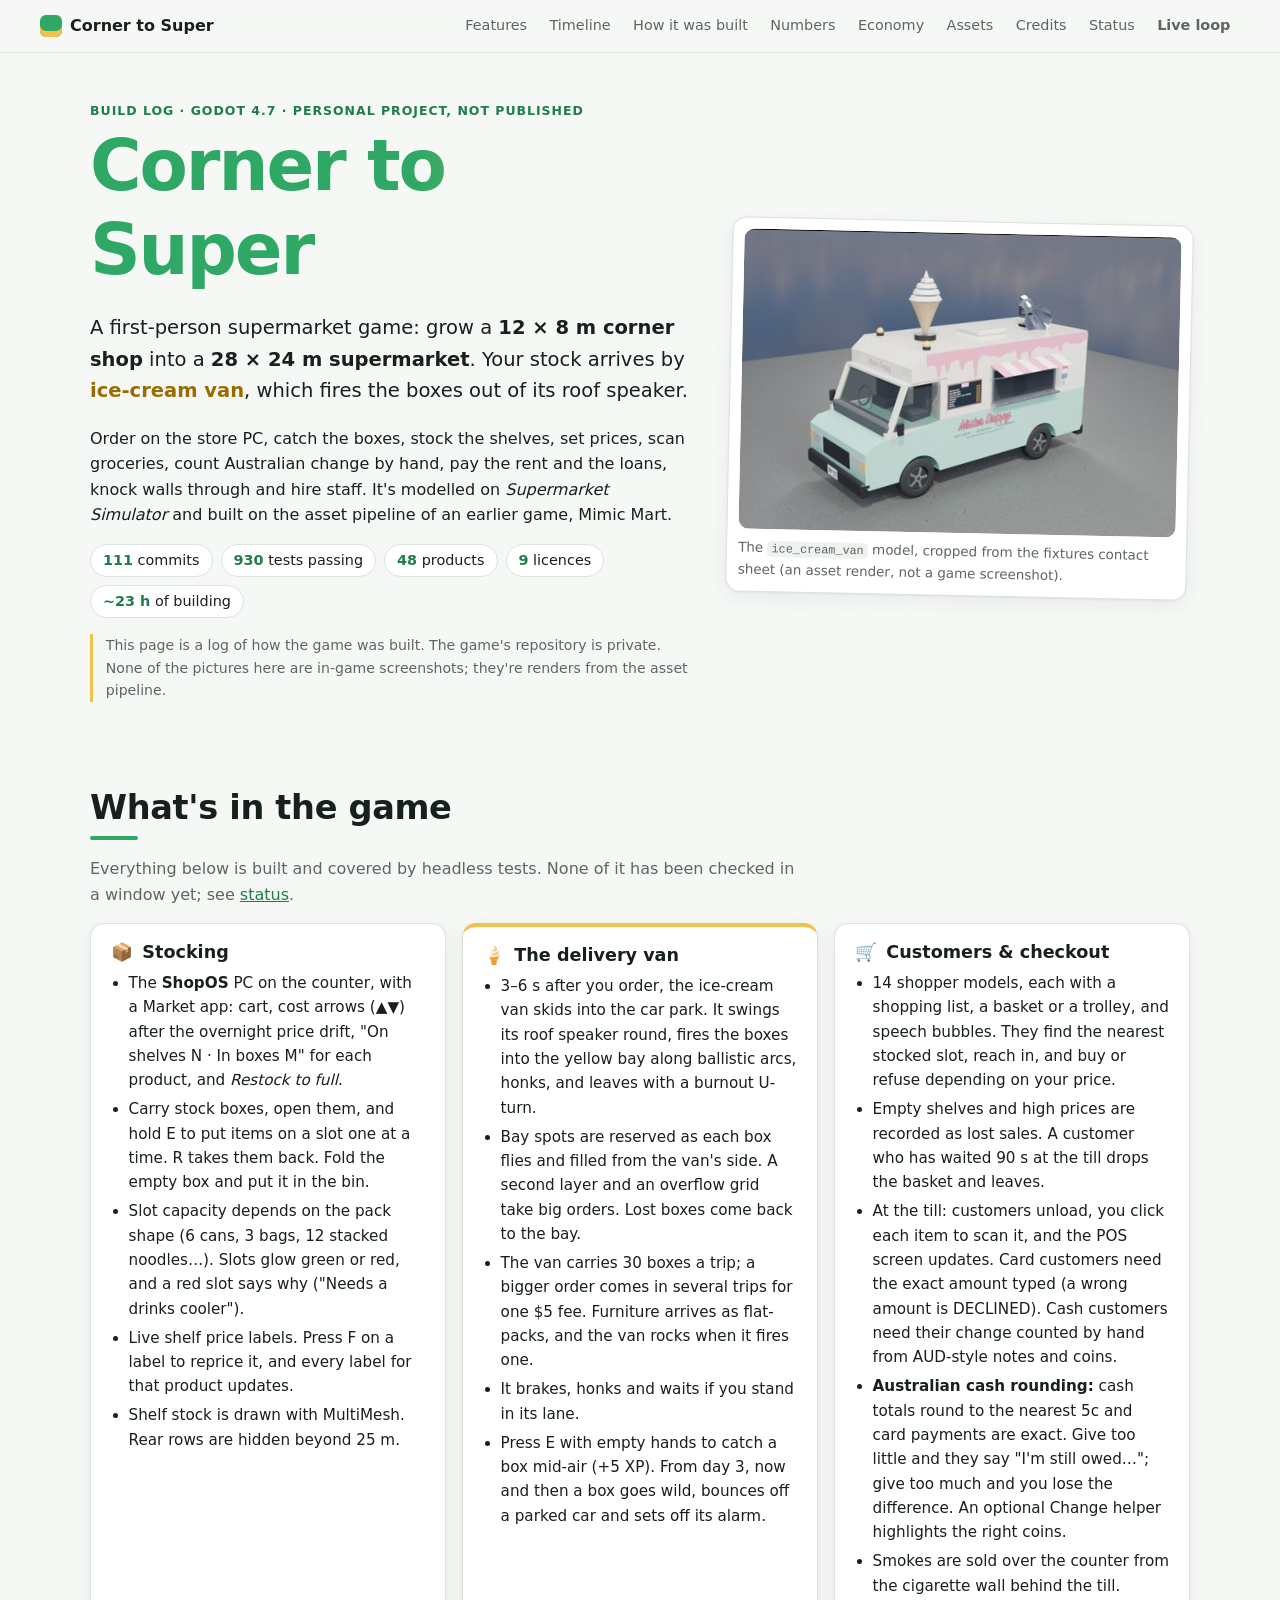
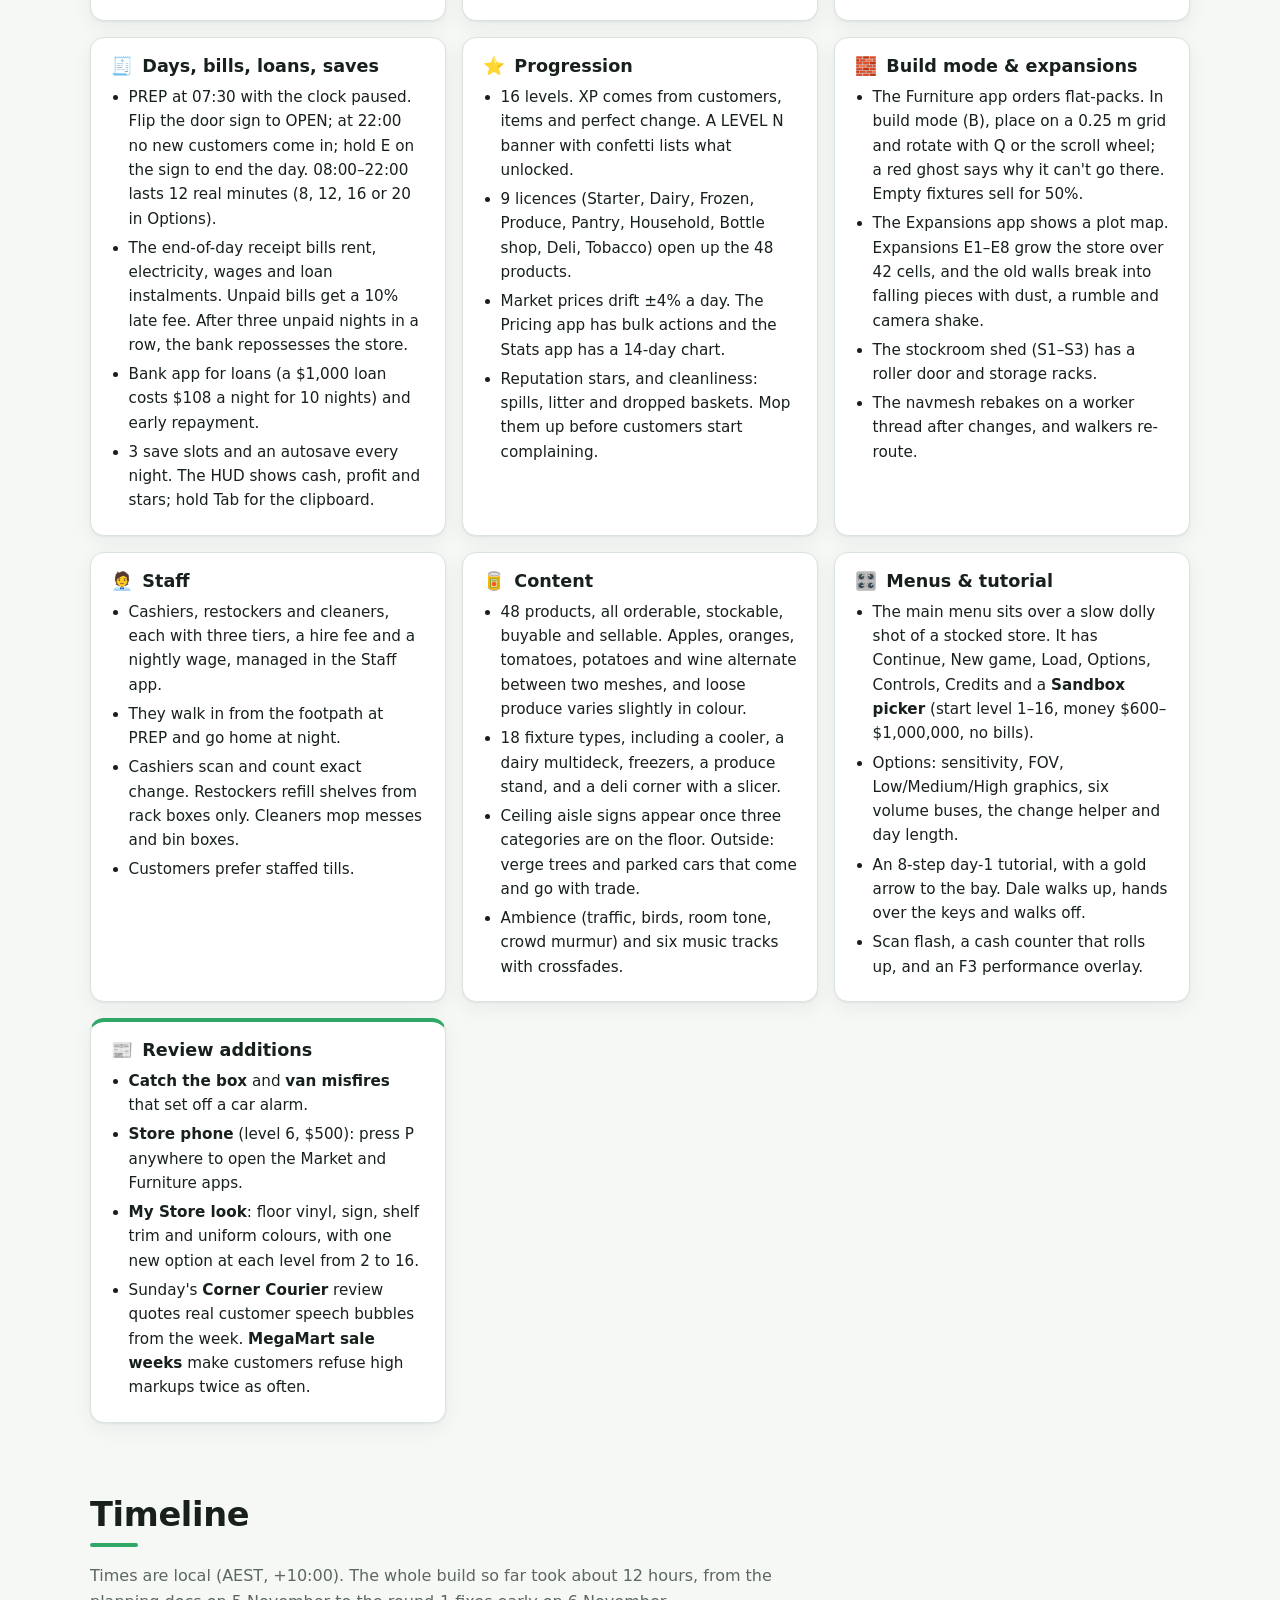
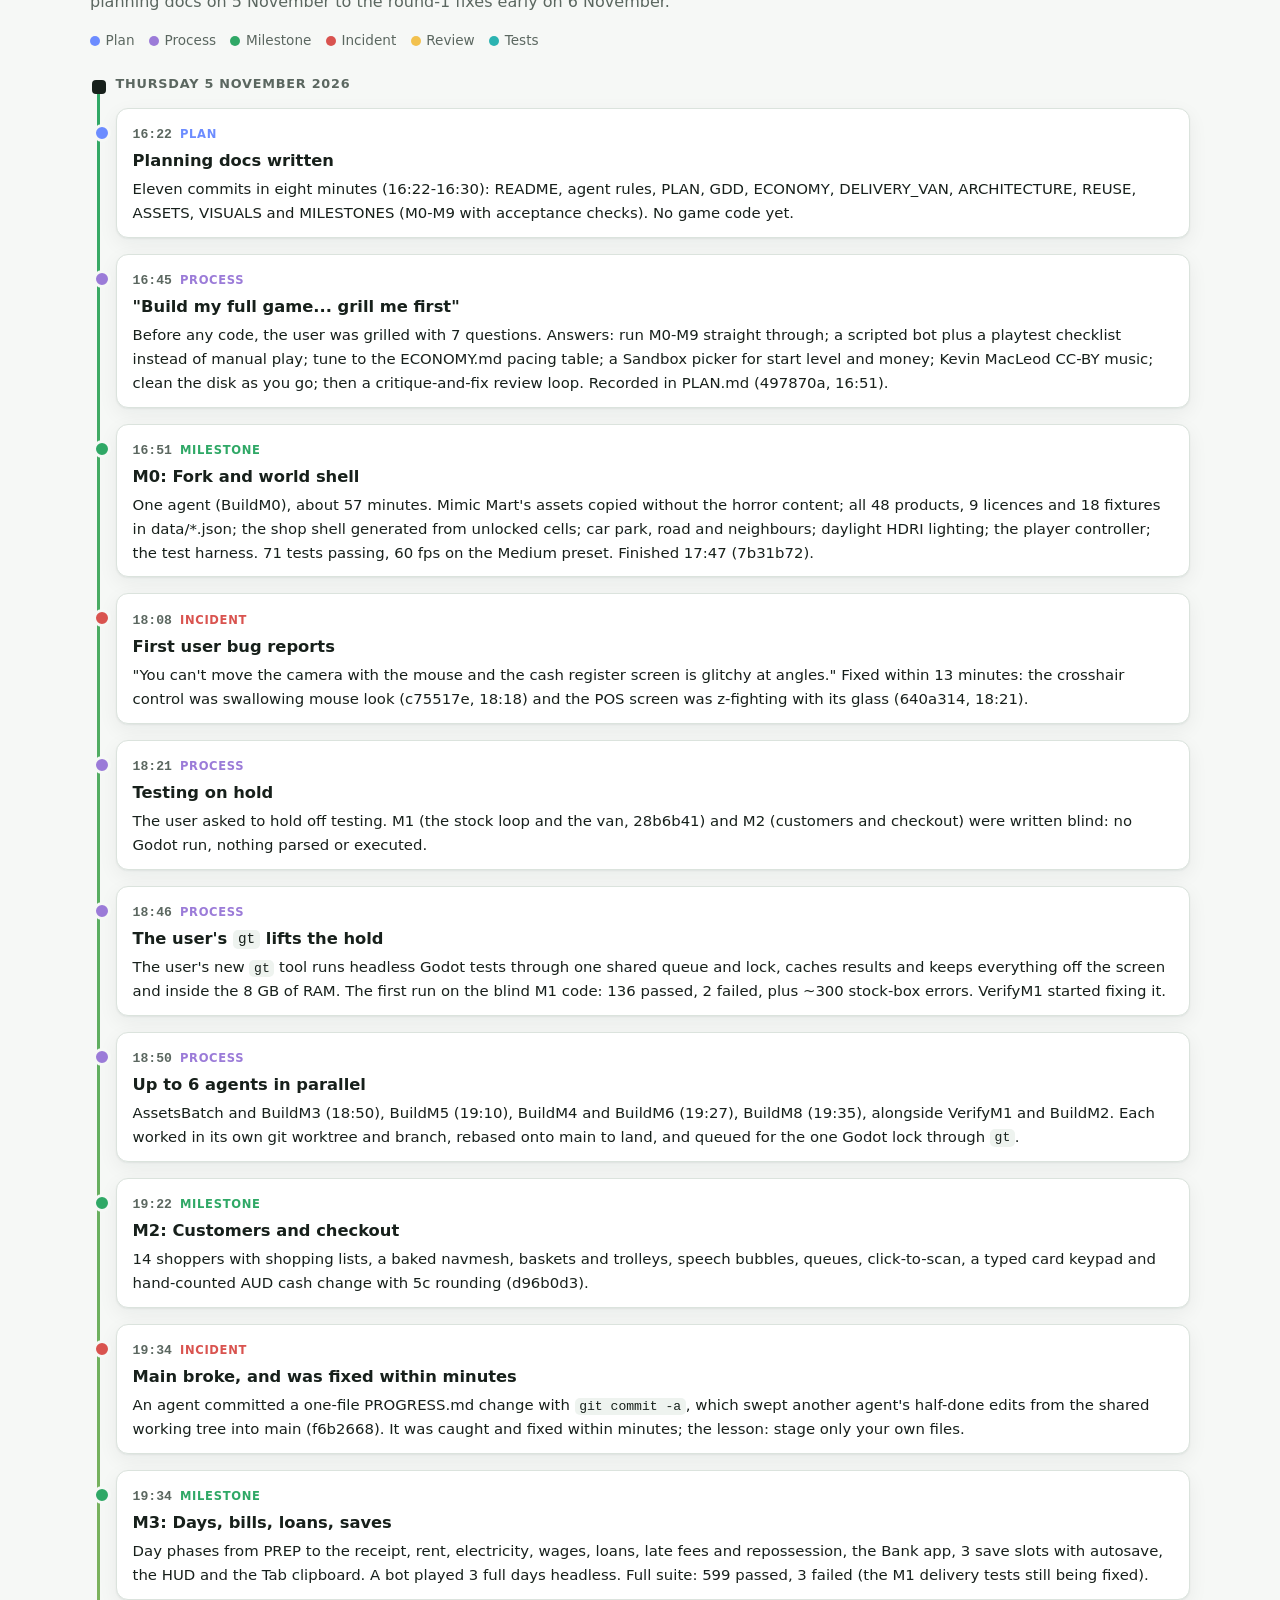
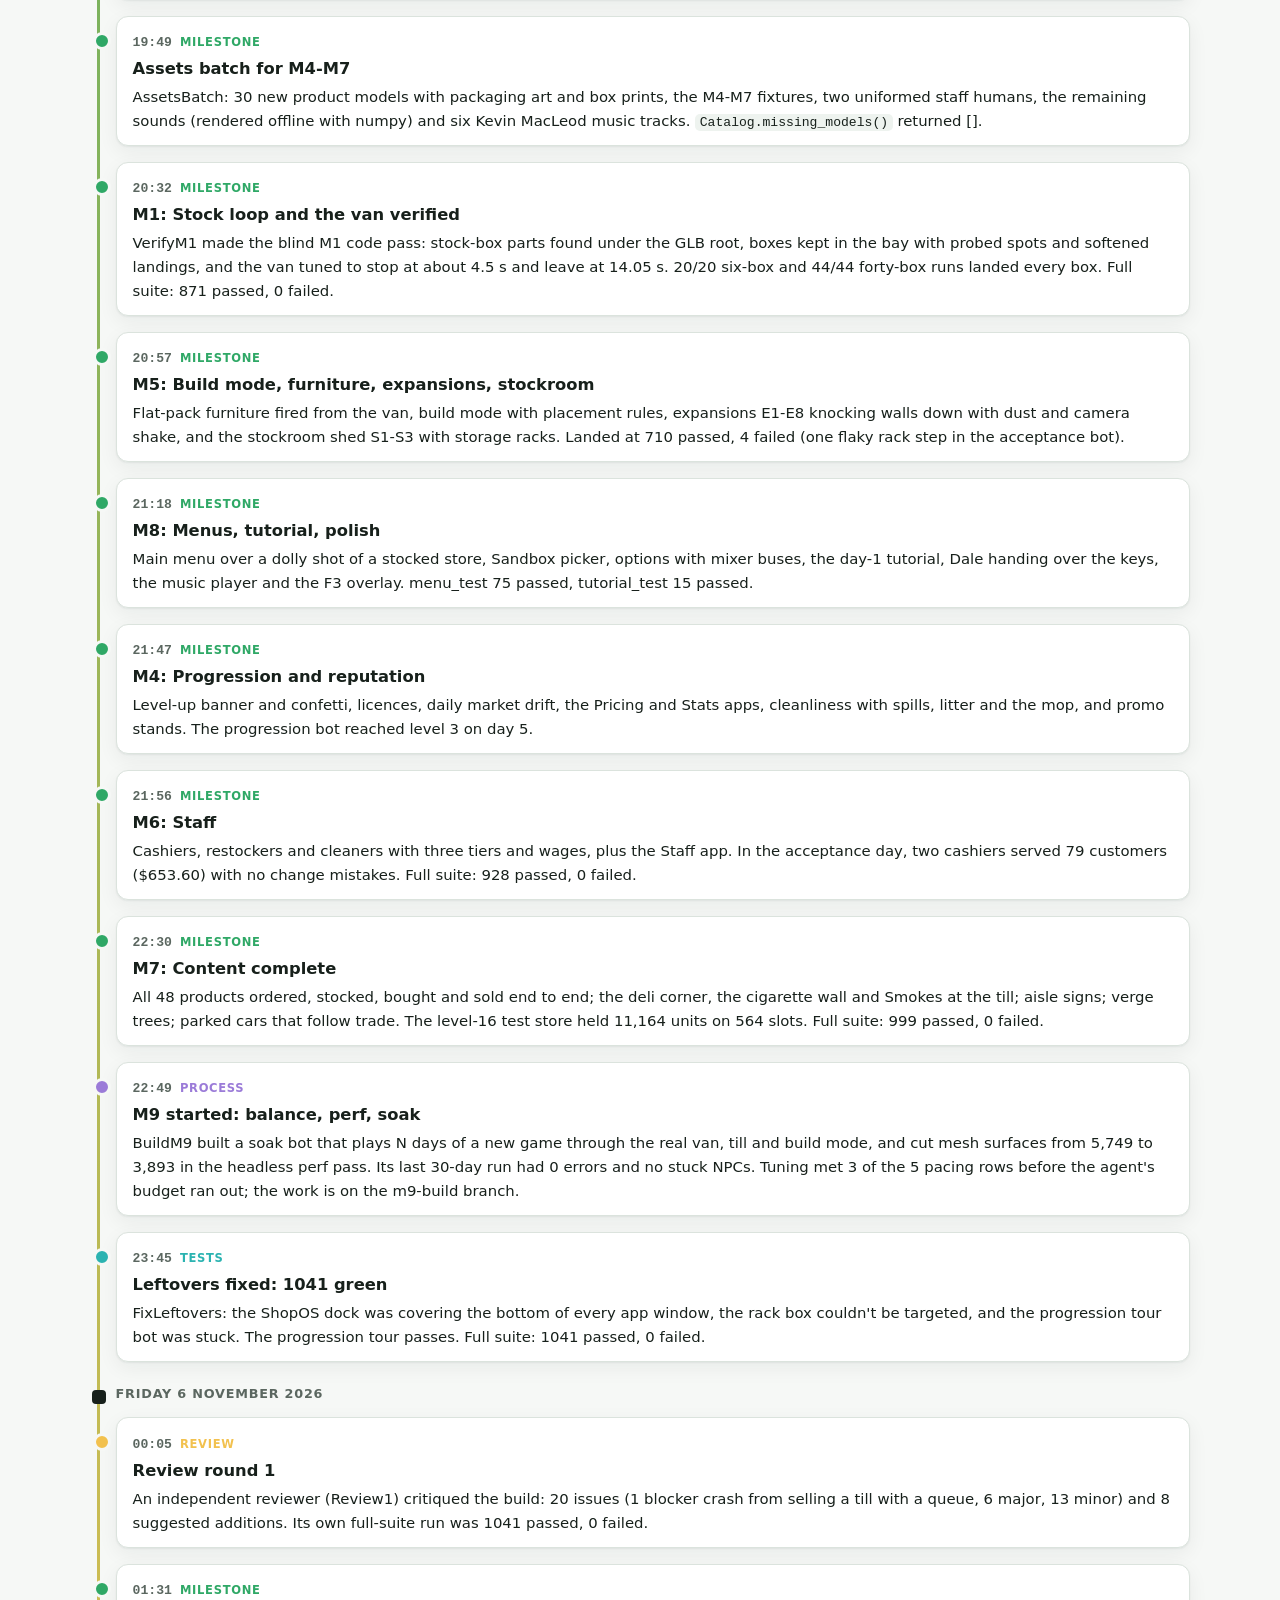
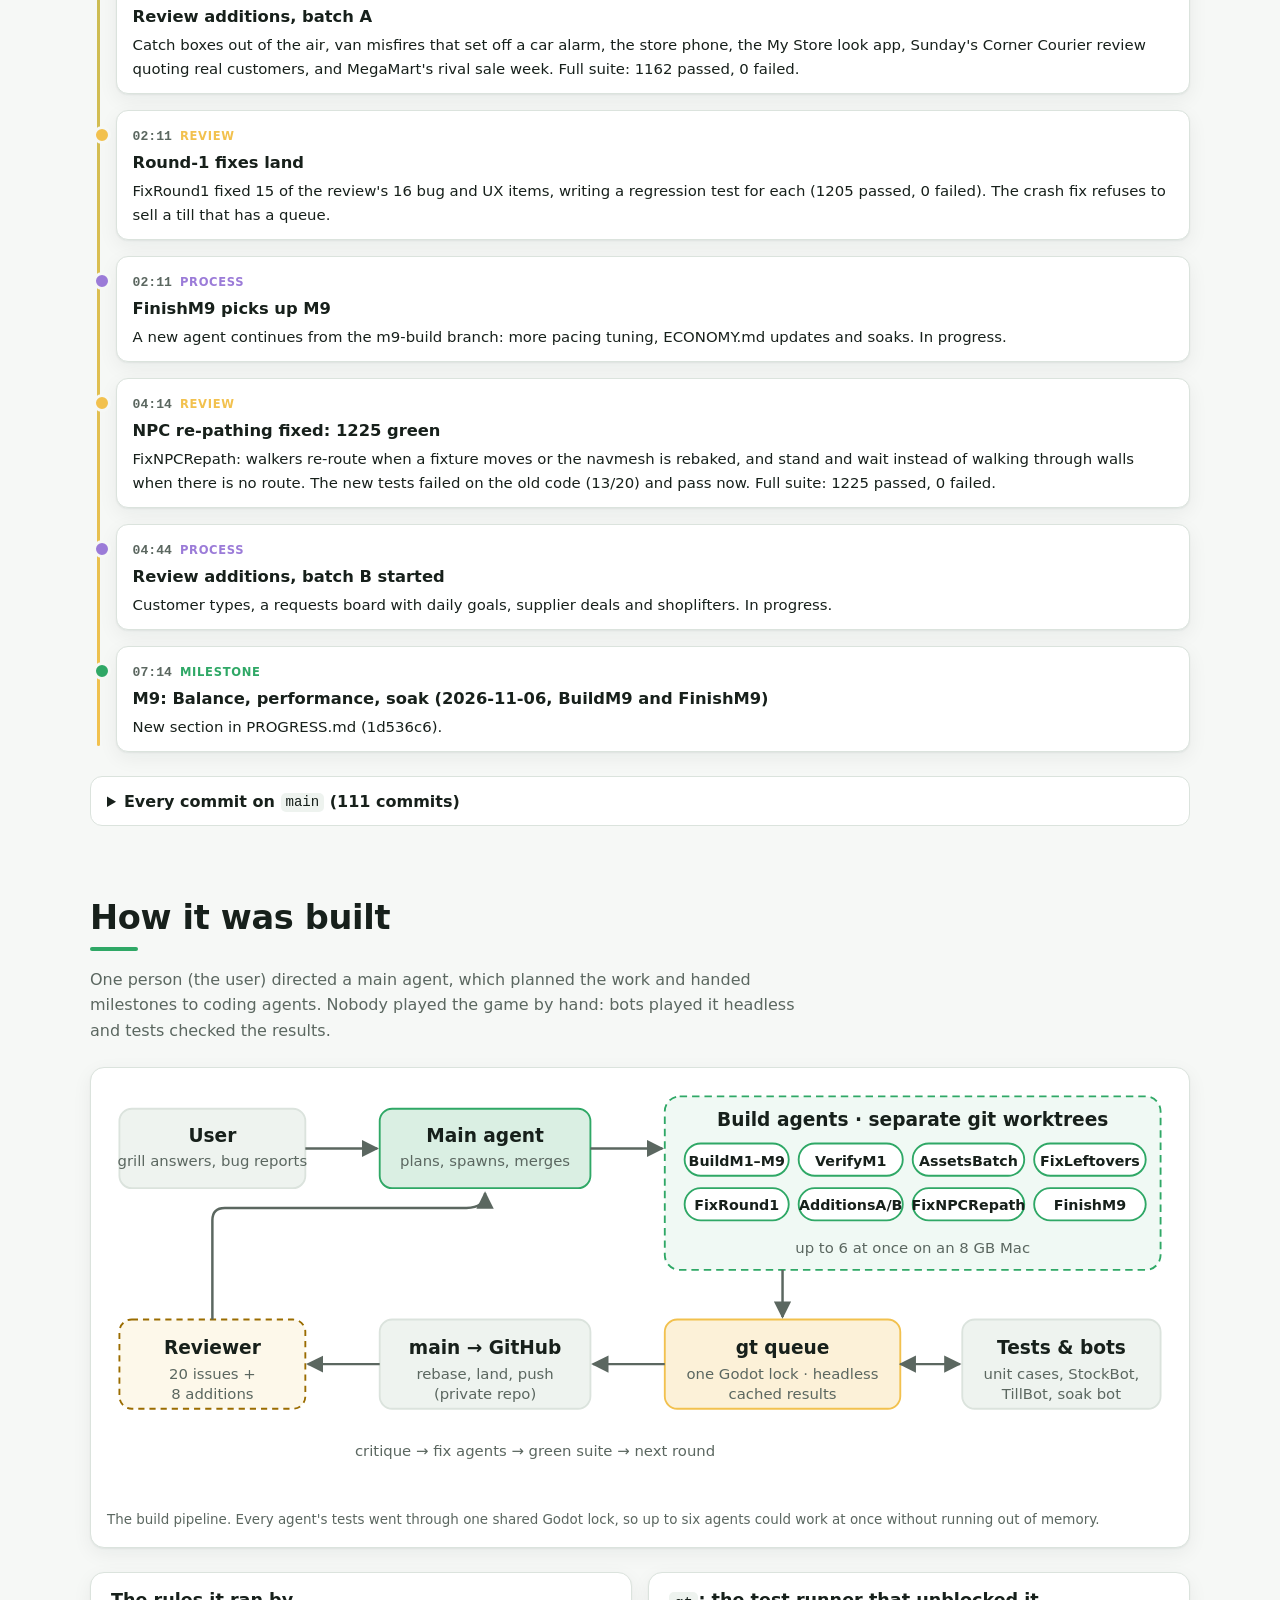
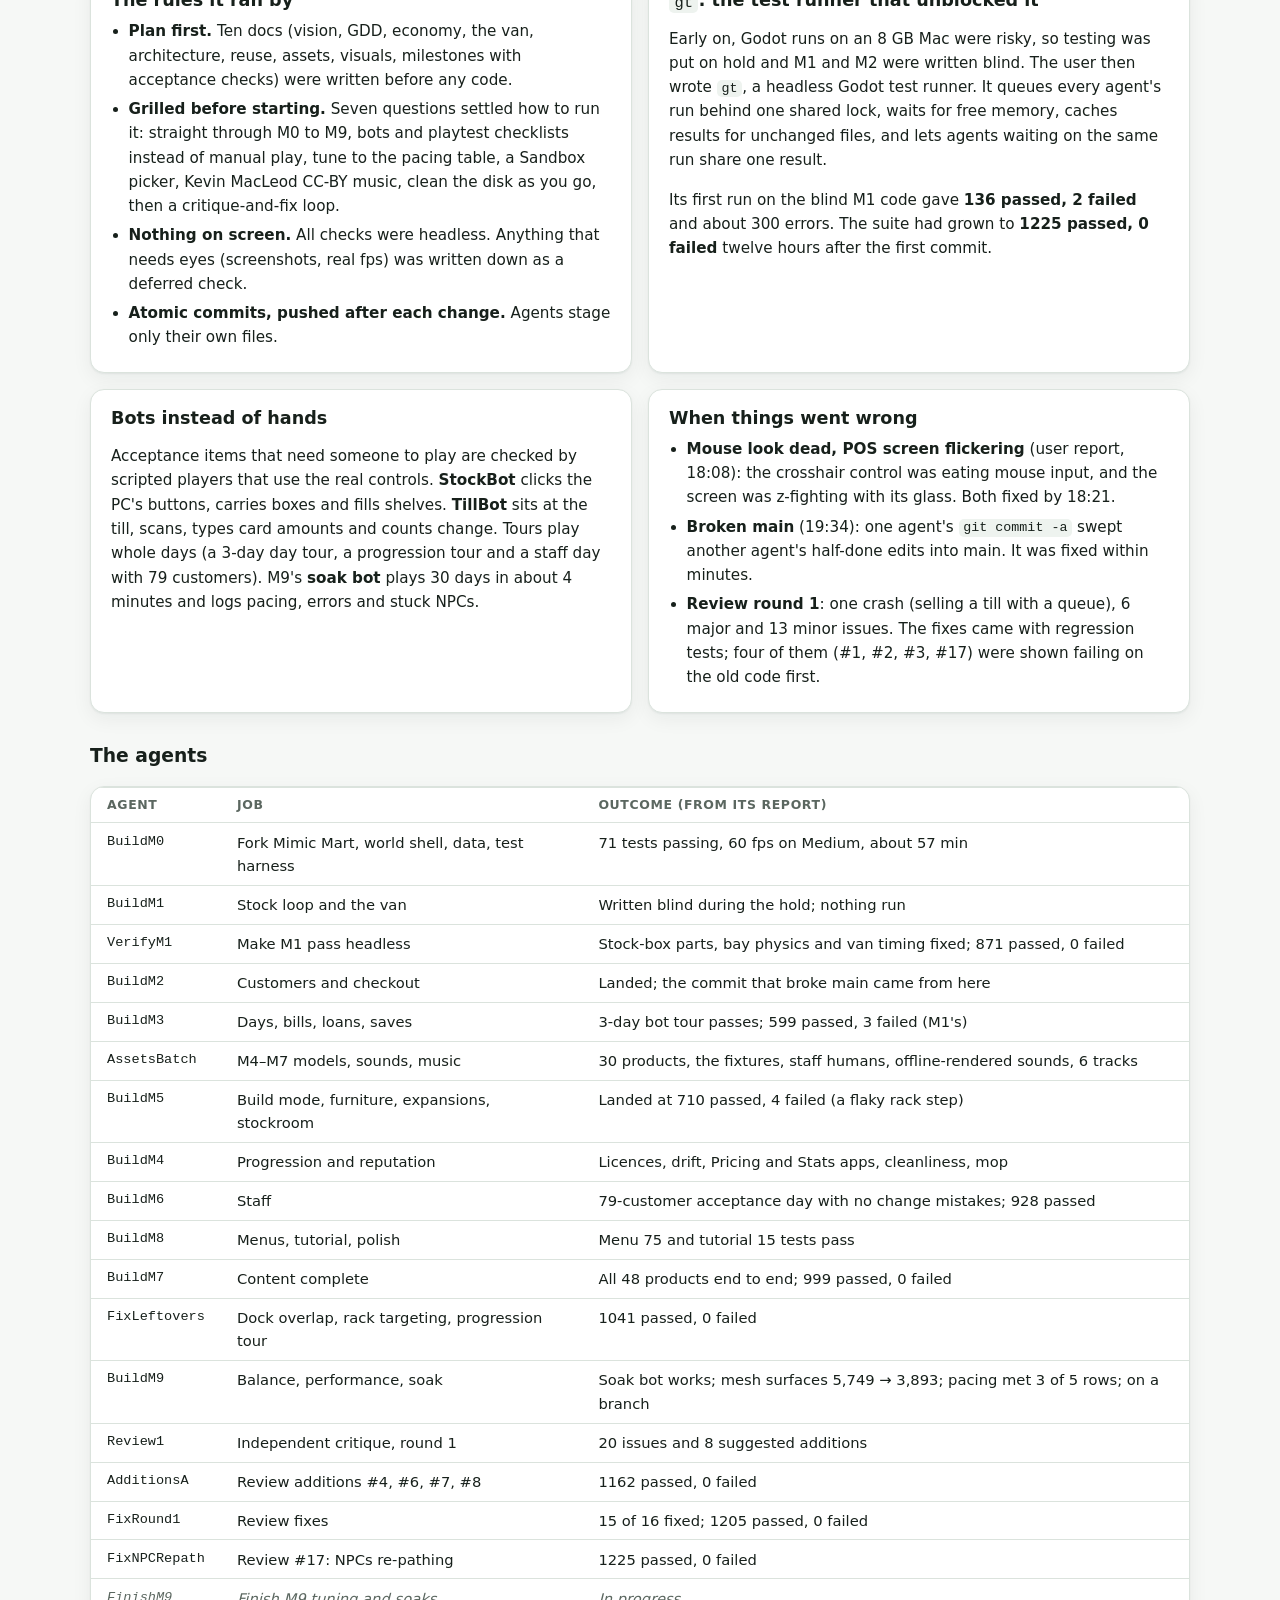
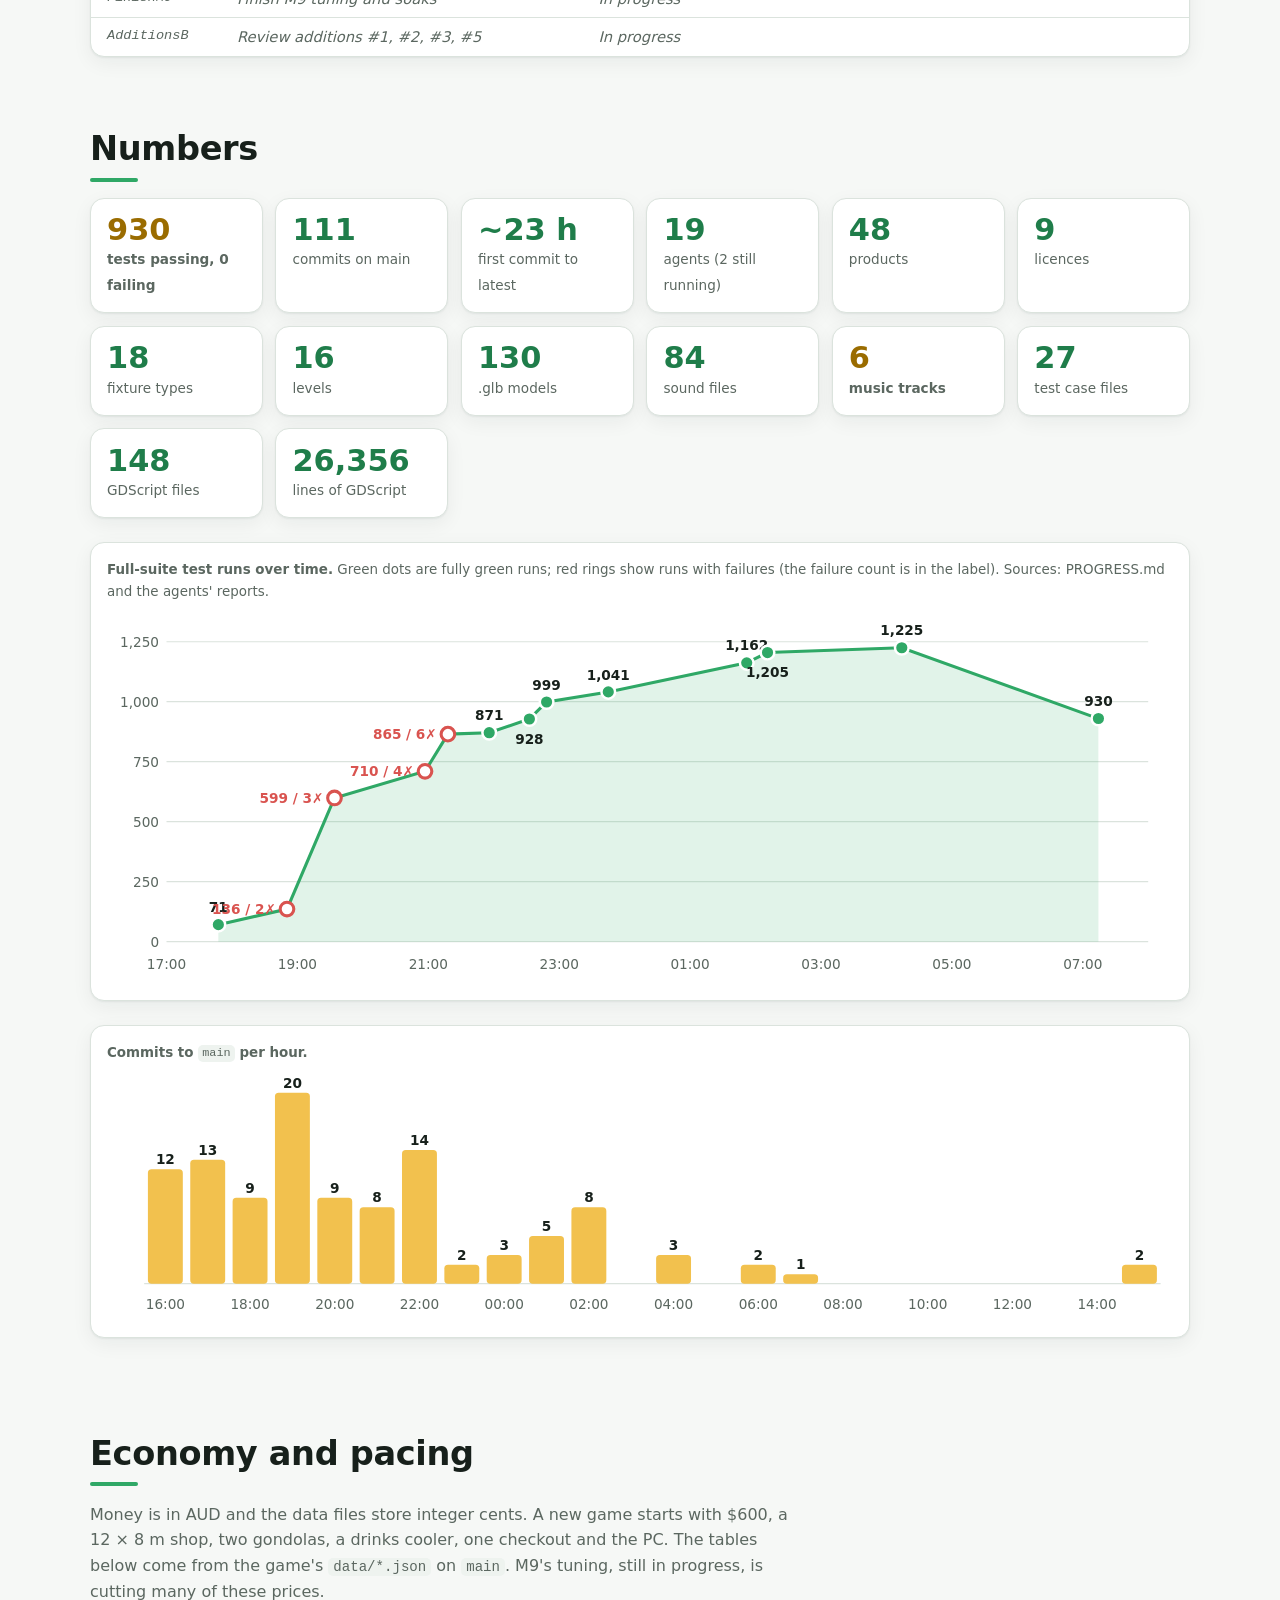
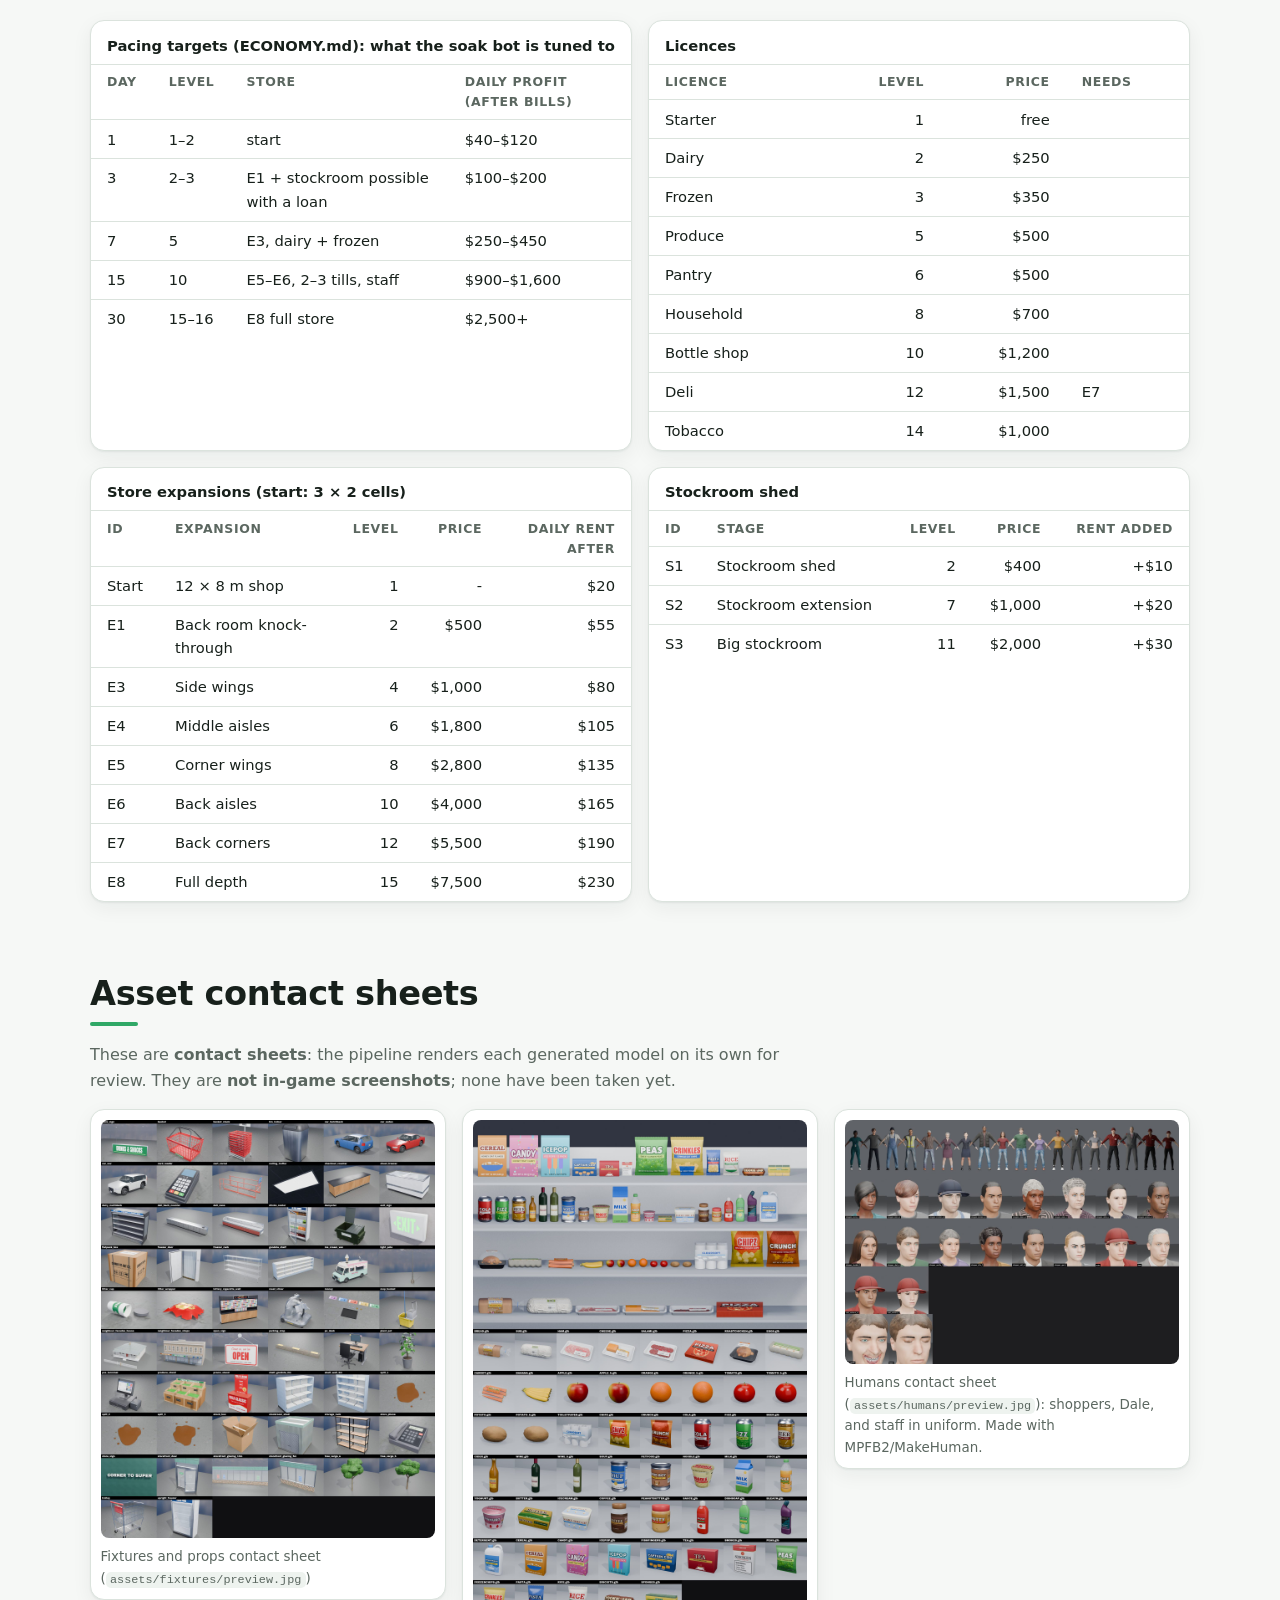
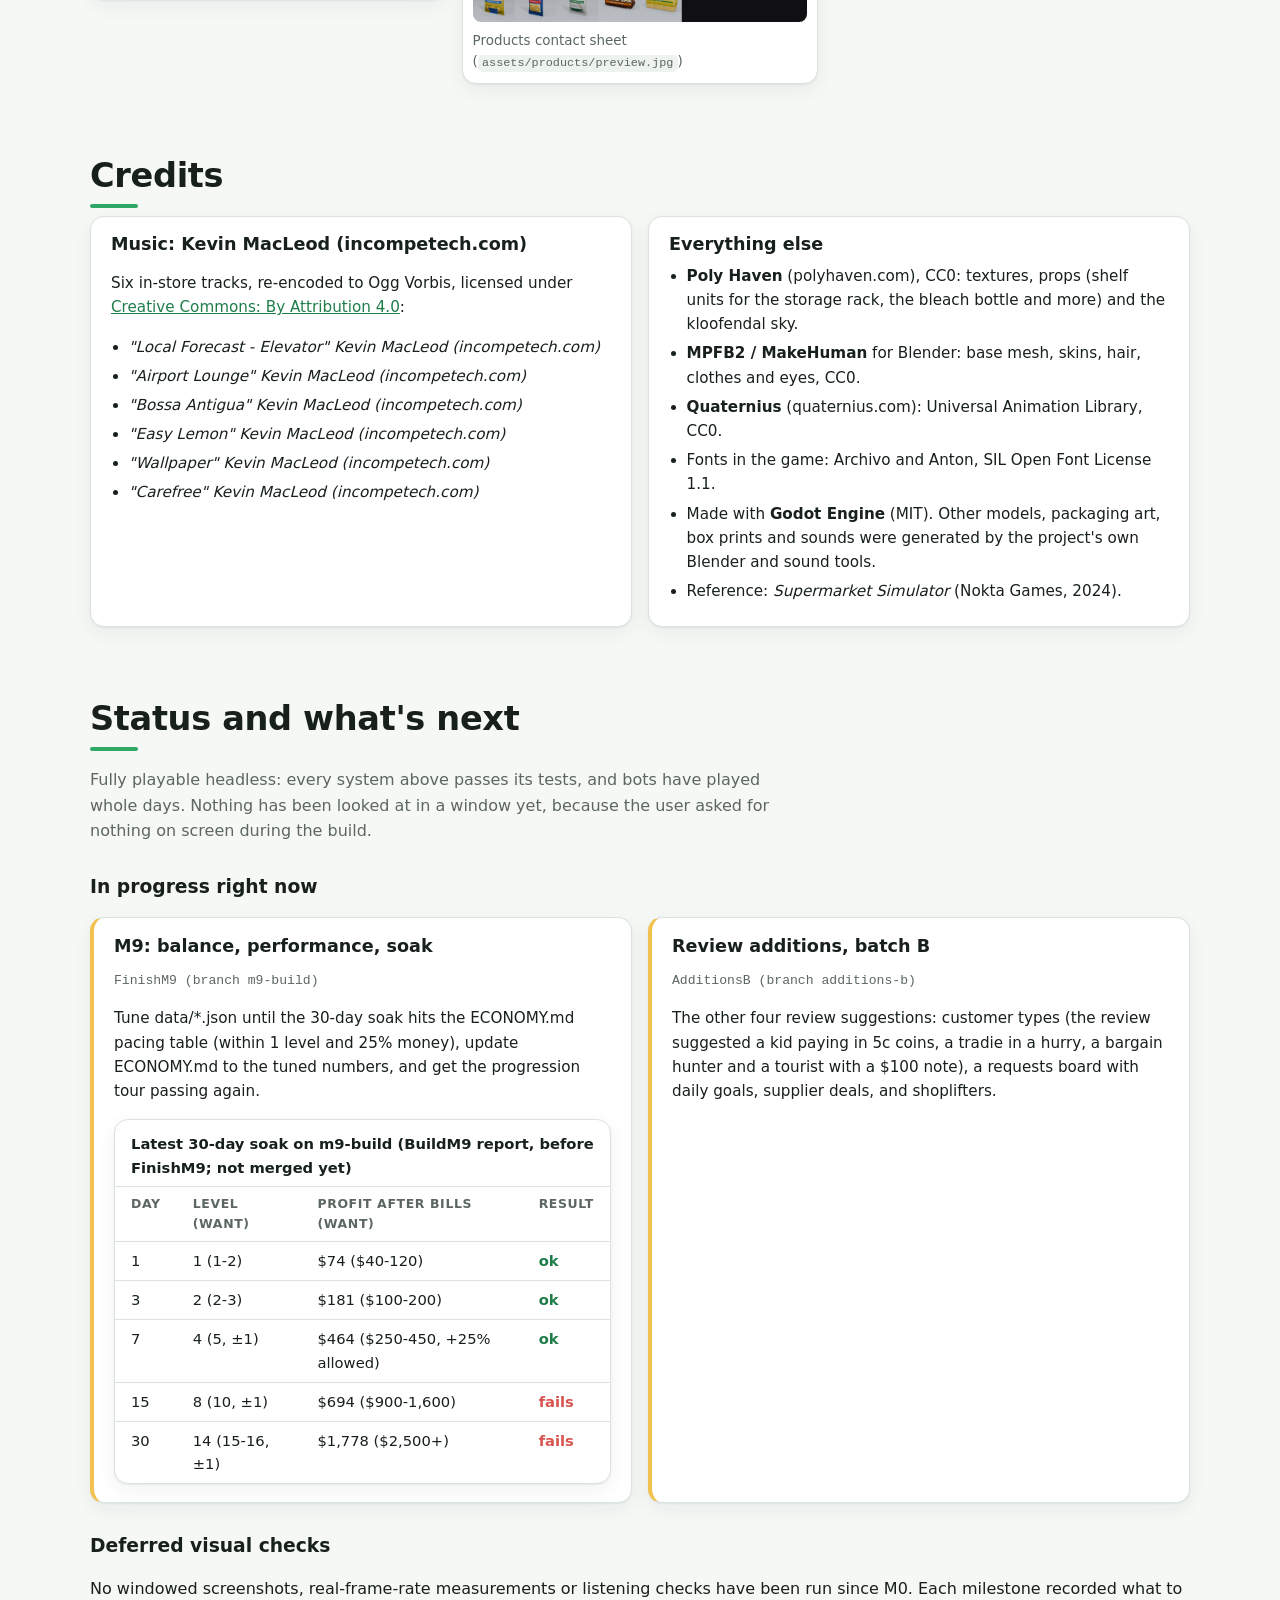
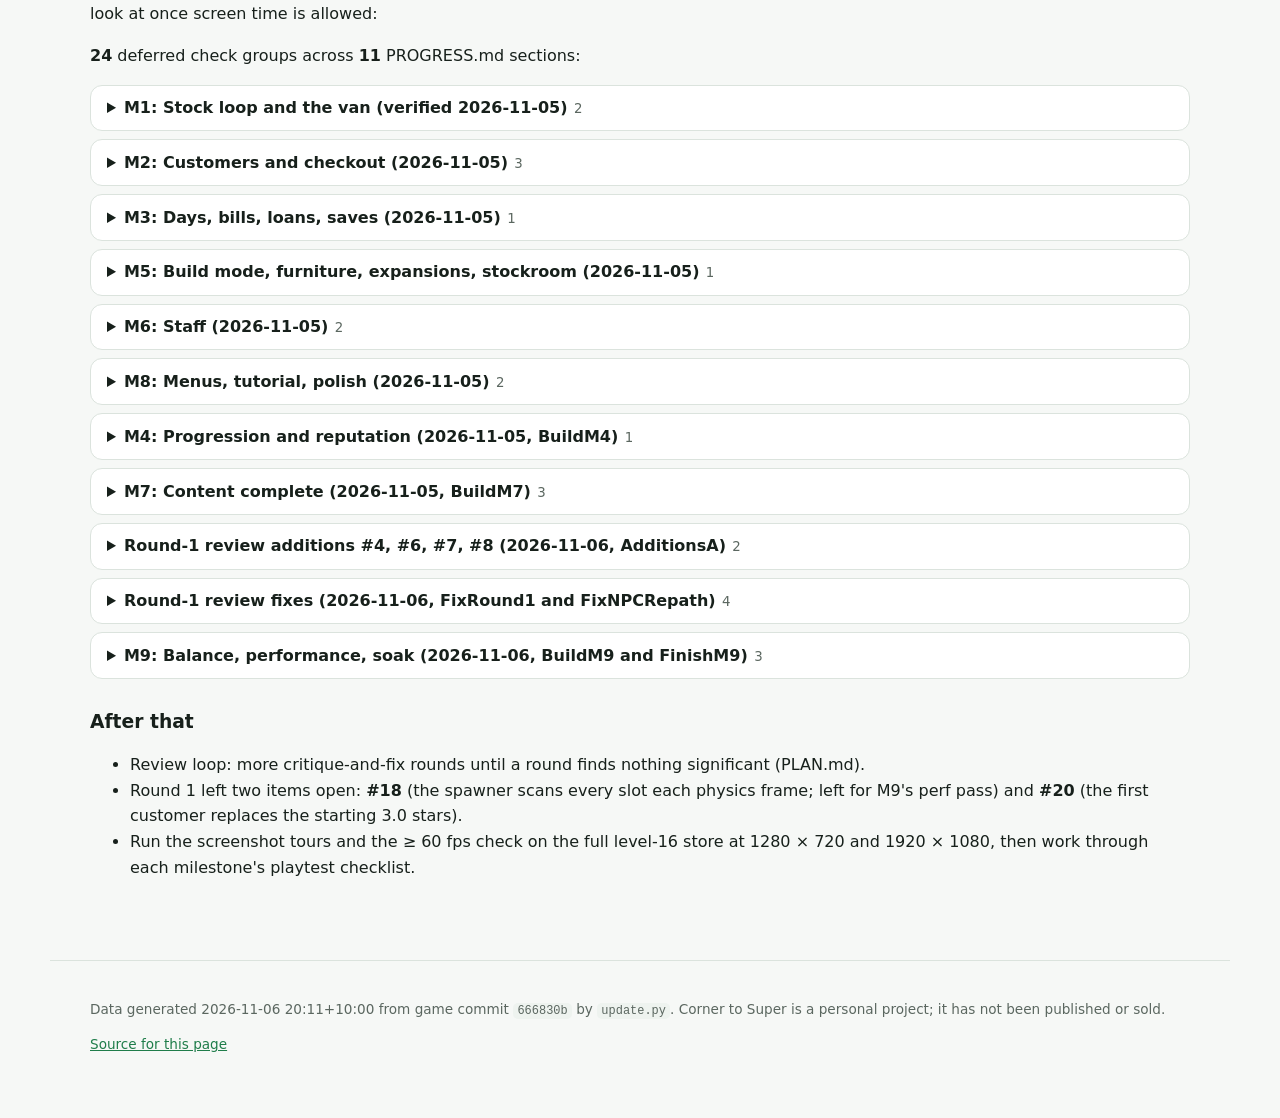
==== commit 52a5455a: "Live: Built live page live.html" ====
--- a/index.html
+++ b/index.html
@@ -22,6 +22,7 @@
     <a href="#assets">Assets</a>
     <a href="#credits">Credits</a>
     <a href="#status">Status</a>
+    <a href="live.html"><b>Live loop</b></a>
   </nav>
 </header>
 
--- a/style.css
+++ b/style.css
@@ -147,6 +147,7 @@
 .chart .axis { stroke: var(--line); }
 .chart text { fill: var(--muted); font: 11px var(--font); }
 .chart .lbl { fill: var(--text); font-weight: 700; }
+.chart .lbl.fail { fill: var(--red); }
 .chart .line { fill: none; stroke: var(--green); stroke-width: 2.5; }
 .chart .area { fill: color-mix(in srgb, var(--green) 14%, transparent); }
 .chart .dot { fill: var(--green); stroke: var(--surface); stroke-width: 2; }
